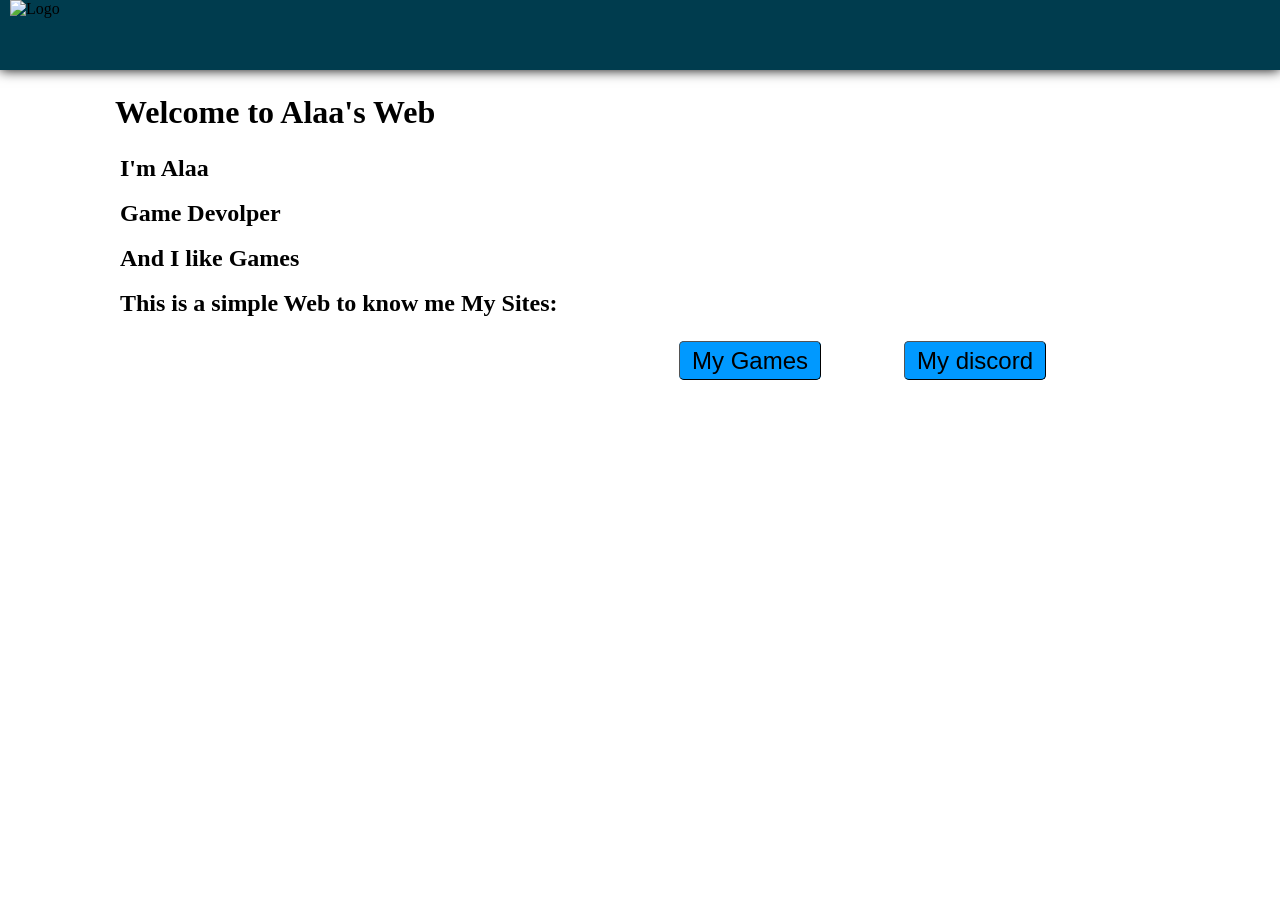
==== index.html @ aebd0250 "Add files via upload" ====
<!DOCTYPE html>
<html>
<head>
    <meta charset='utf-8'>
    <meta http-equiv='X-UA-Compatible' content='IE=edge'>
    <title>Alaa's Web</title>
    <link rel="icon" href="C:\Users\Alaa\Pictures\me(Trans).png"/>
    <meta name='viewport' content='width=device-width, initial-scale=1'>
    <link rel='stylesheet' type='text/css' media='screen' href='My Simple test Page.css'>
    <script src='main.js'></script>
</head>
<body>
    
    <header>
        <div><img src="C:\Users\Alaa\Pictures\me(Trans).png" alt="Logo"></div>

    </header>

    <h1>Welcome to Alaa's Web</h1>
    <h2>I'm Alaa</h2>
    <h3>Game Devolper</h3>
    <h4>And I like Games</h4>
    <h6>This is a simple Web to know me My Sites:</h6>
    <p>
        <a href="https://alaa-dev.itch.io/" class="button">My Games</a>
        <a href="https://discord.gg/QY4KJbVk" class="button">My discord</a>
    </p>
    
</body>
</html>
---- My Simple test Page.css ----
*{
    margin: 0;
    padding: 0;
}
header{
    width: 100%;
    height: 70px;
    background-color: rgb(0, 60, 78);
    box-shadow: 0px 0px 12px black;
}

header button{
    width: 120px;
    padding:10px;
    margin-top: 18px;
    margin-left: 320px;
    border-color:black;
    background-color: rgb(206, 206, 206);
    outline: none;
    font-size: 15px

}
header button:hover{
    color: rgb(126, 126, 126)

}
header img{
    width: 110px;
    float: left;
    margin-left: 10px;
}

h1{
    margin-left: 115px;
    margin-top: 24px;
    font-size: 32px


}

h2{
    margin-left: 120px;
    margin-top: 24px;
    font-size: 24px

}

h3{
    margin-left: 120px;
    margin-top: 18px;
    font-size: 24px

}

h4{
    margin-left: 120px;
    margin-top: 18px;
    font-size: 24px


}
h5{
    margin-left: 120px;
    margin-top: 18px;
    font-size: 24px


}
h6{
    margin-left: 120px;
    margin-top: 18px;
    font-size: 24px

}


p{
    margin-top: 30px;
    margin-left: 600px
}
a.button {
        margin-left:79px;
        padding: 5px 12px;
        border: 1px outset buttonborder;
        border-radius: 5px;
        color: black;
        background-color: rgb(0, 153, 255);
        text-decoration: none;
        font-weight: 123;
        font-size: x-large;
        font-family:Arial, Helvetica, sans-serif;
    }
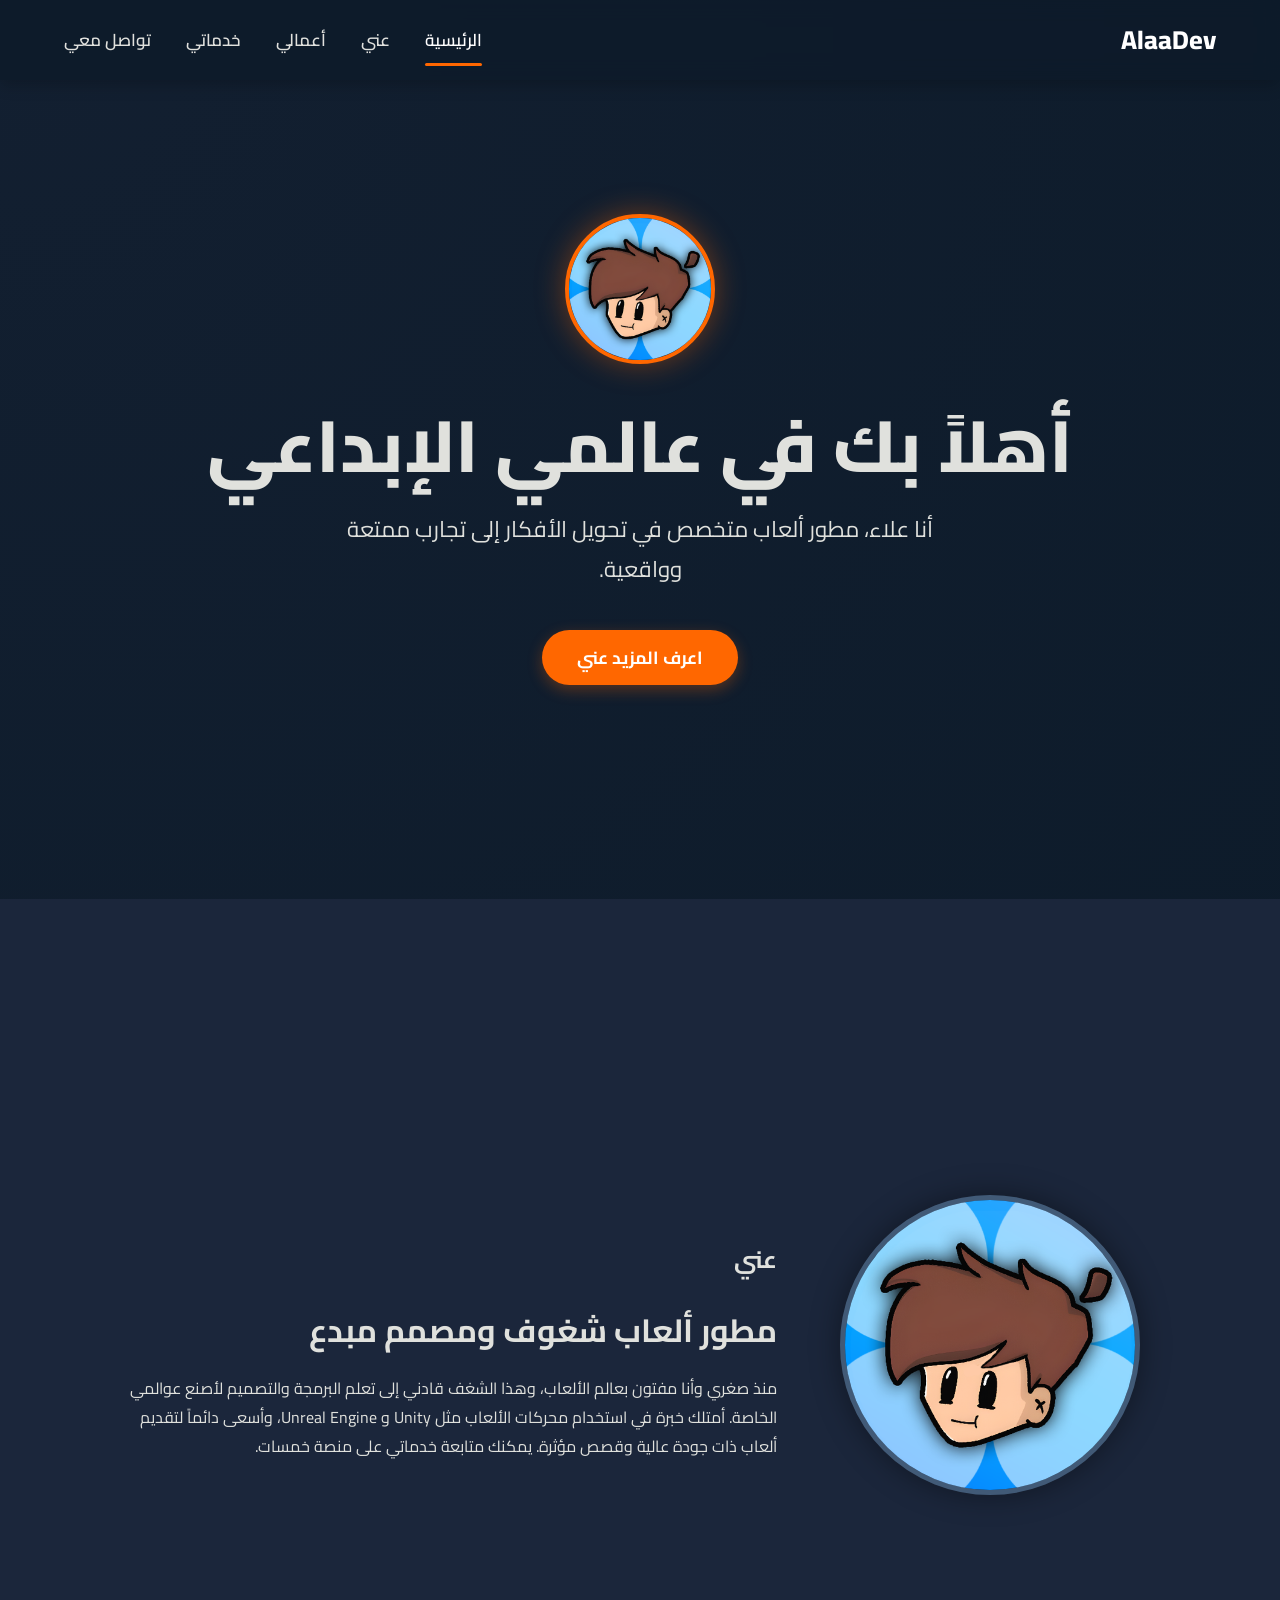
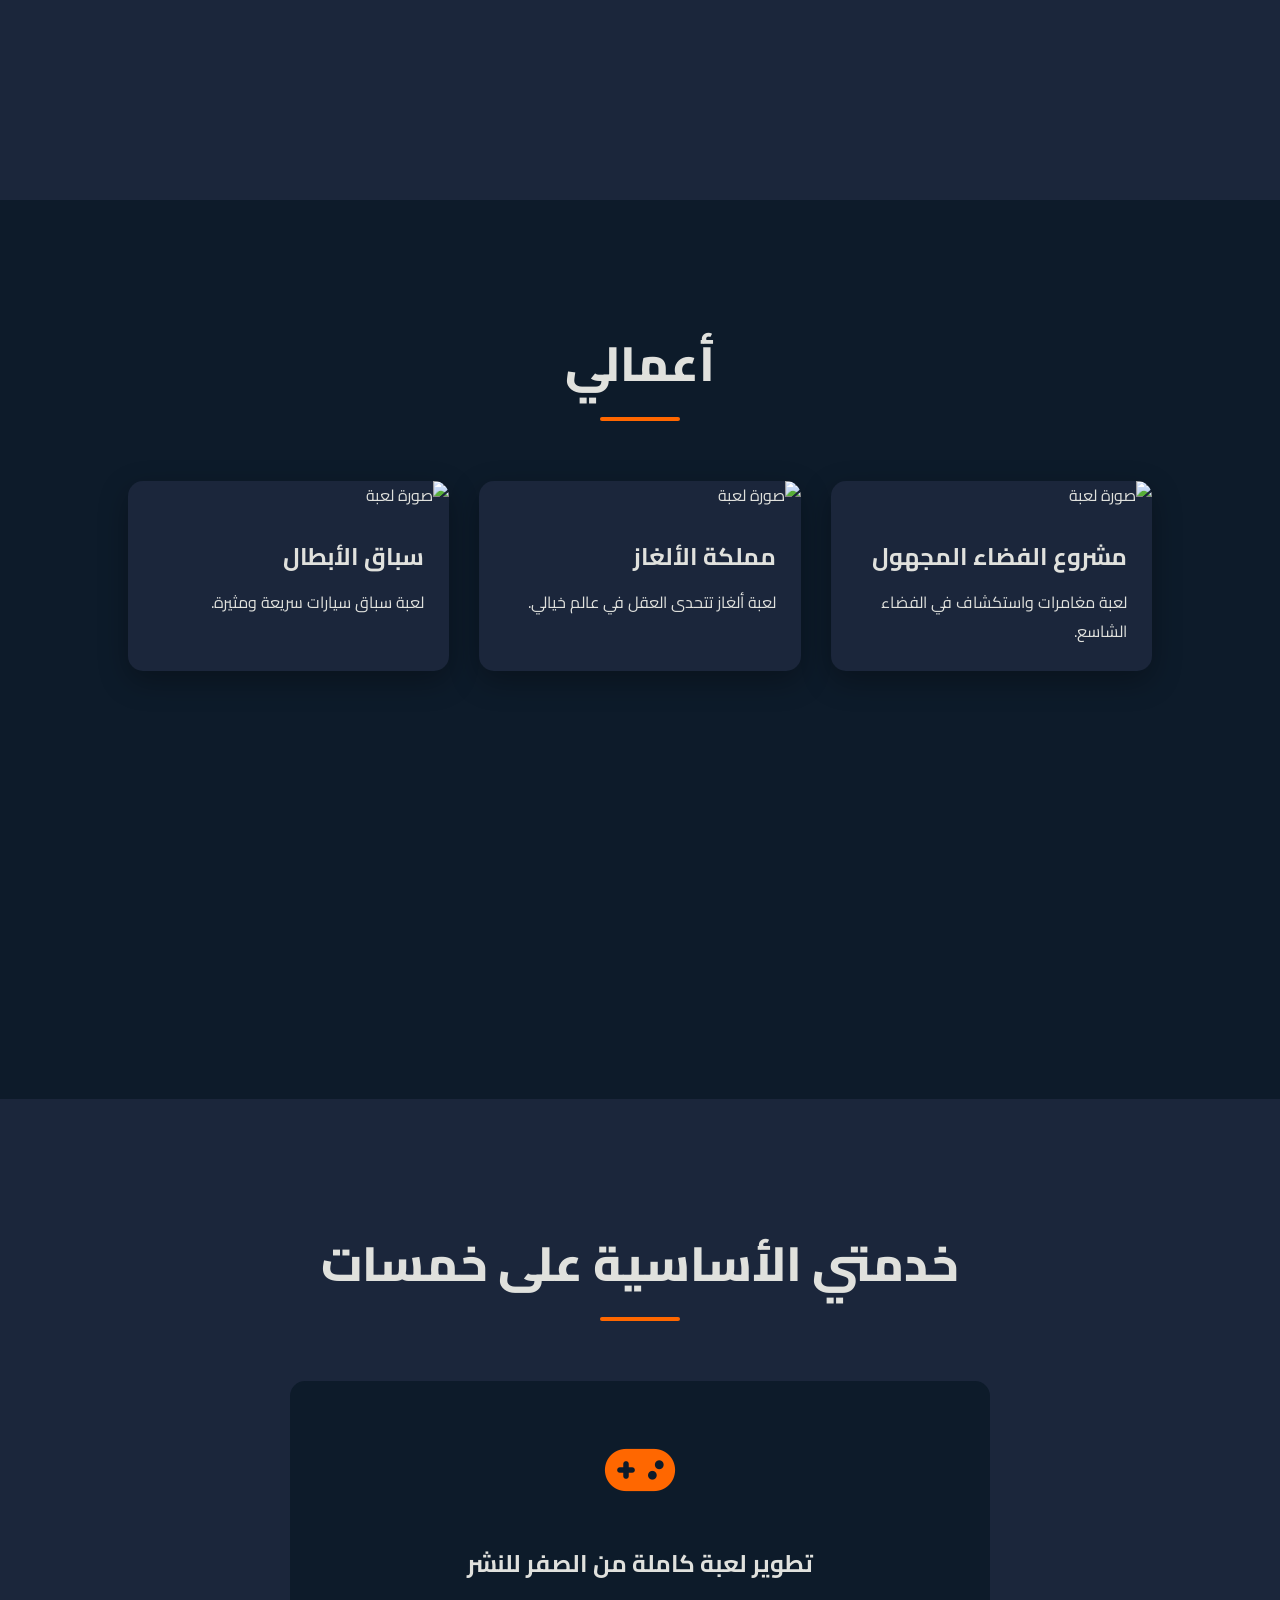
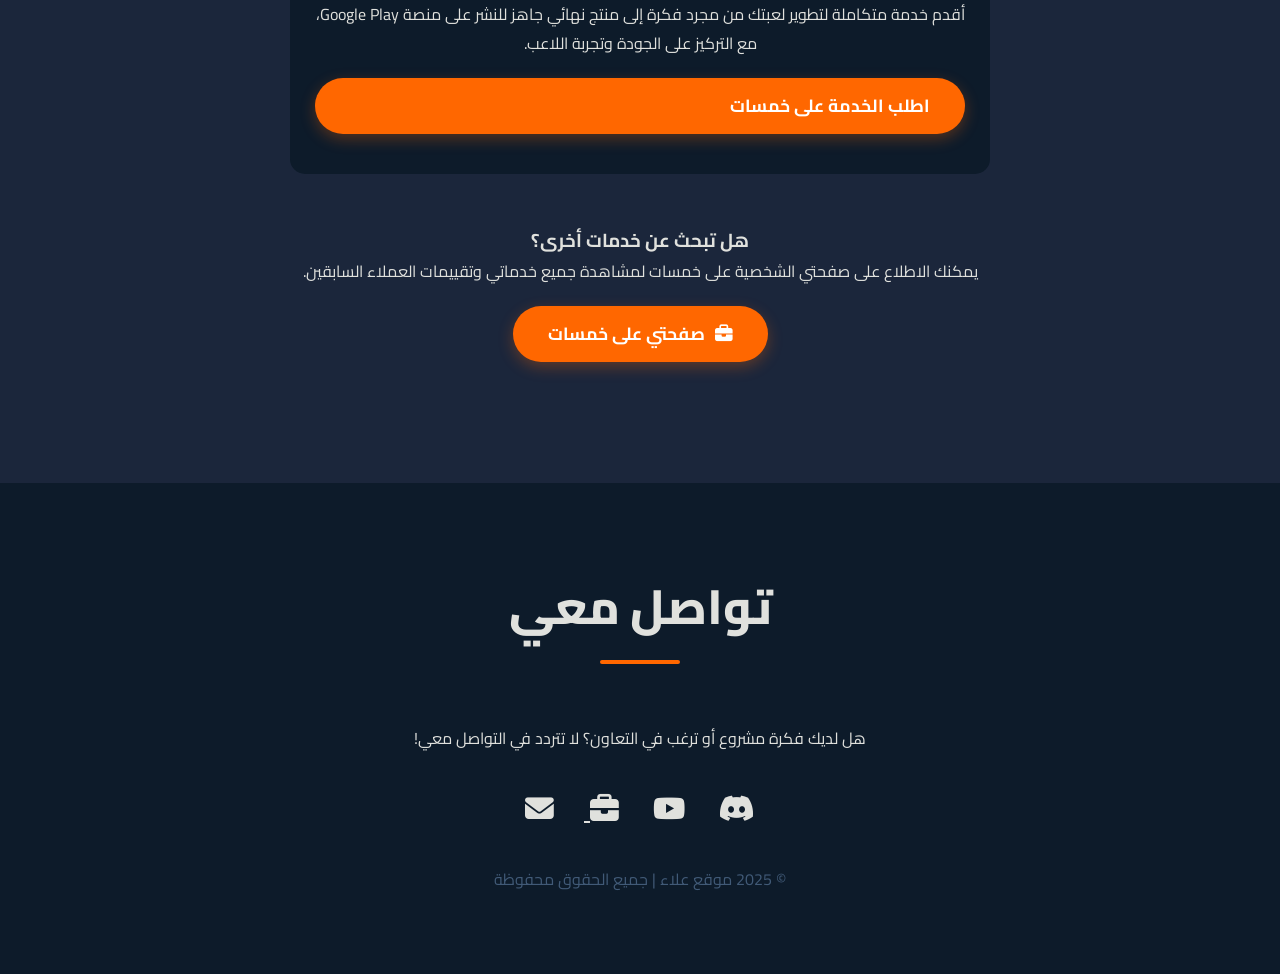
==== commit 7b1fbe92: "تحديث هام" ====
--- a/index.html
+++ b/index.html
@@ -1,30 +1,553 @@
 <!DOCTYPE html>
-<html>
+<html lang="ar" dir="rtl">
 <head>
     <meta charset='utf-8'>
     <meta http-equiv='X-UA-Compatible' content='IE=edge'>
-    <title>Alaa's Web</title>
-    <link rel="icon" href="C:\Users\Alaa\Pictures\me(Trans).png"/>
+    <title>علاء | مطور ألعاب</title>
     <meta name='viewport' content='width=device-width, initial-scale=1'>
-    <link rel='stylesheet' type='text/css' media='screen' href='My Simple test Page.css'>
-    <script src='main.js'></script>
+
+    <link rel="icon" type="image/png" href="logo.png">
+    
+    <link rel="stylesheet" href="https://cdnjs.cloudflare.com/ajax/libs/font-awesome/6.4.0/css/all.min.css">
+    
+    <link href="https://fonts.googleapis.com/css2?family=Cairo:wght@400;600;800&display=swap" rel="stylesheet">
+
+    <style>
+        :root {
+            --bg-dark-blue: #0d1b2a;
+            --bg-mid-blue: #1b263b;
+            --bg-light-blue: #415a77;
+            --text-light: #e0e1dd;
+            --accent-orange: #ff6700;
+            --accent-brown: #7D4F50; 
+        }
+
+        * {
+            margin: 0;
+            padding: 0;
+            box-sizing: border-box;
+            font-family: 'Cairo', sans-serif;
+        }
+        
+        html {
+            scroll-behavior: smooth;
+        }
+
+        body {
+            background-color: var(--bg-dark-blue);
+            background-image: radial-gradient(circle at top left, rgba(27, 38, 59, 0.4), transparent 40%);
+            color: var(--text-light);
+            line-height: 1.8;
+            overflow-x: hidden;
+        }
+        
+        #preloader {
+            position: fixed;
+            top: 0;
+            left: 0;
+            width: 100%;
+            height: 100%;
+            background: var(--bg-dark-blue);
+            z-index: 9999;
+            display: flex;
+            justify-content: center;
+            align-items: center;
+            transition: opacity 0.75s ease, visibility 0.75s ease;
+        }
+        #preloader.loaded {
+            opacity: 0;
+            visibility: hidden;
+        }
+        .spinner {
+            width: 60px;
+            height: 60px;
+            border: 5px solid var(--bg-light-blue);
+            border-top-color: var(--accent-orange);
+            border-radius: 50%;
+            animation: spin 1s linear infinite;
+        }
+        @keyframes spin {
+            to { transform: rotate(360deg); }
+        }
+
+        header {
+            width: 100%;
+            padding: 0 5%;
+            height: 80px;
+            background-color: rgba(13, 27, 42, 0.8);
+            backdrop-filter: blur(10px);
+            box-shadow: 0 5px 15px rgba(0, 0, 0, 0.2);
+            position: fixed;
+            top: 0;
+            z-index: 1000;
+            display: flex;
+            justify-content: space-between;
+            align-items: center;
+            transition: all 0.3s ease;
+        }
+        
+        .logo-container {
+            display: flex;
+            align-items: center;
+            gap: 10px;
+            font-size: 26px;
+            font-weight: 800;
+            color: white;
+            text-decoration: none;
+        }
+        .logo-img {
+            width: 50px;
+            height: 50px;
+            border-radius: 50%;
+            border: 2px solid var(--accent-orange);
+            transition: transform 0.4s ease;
+        }
+        .logo-container:hover .logo-img {
+            transform: rotate(360deg);
+        }
+
+        nav .nav-links {
+            display: flex;
+            list-style: none;
+            gap: 35px;
+        }
+        
+        nav a {
+            color: var(--text-light);
+            text-decoration: none;
+            font-size: 17px;
+            font-weight: 600;
+            padding-bottom: 5px;
+            transition: color 0.3s ease;
+            position: relative;
+        }
+        
+        nav a::after {
+            content: '';
+            position: absolute;
+            bottom: -5px;
+            left: 0;
+            width: 0;
+            height: 3px;
+            background: var(--accent-orange);
+            border-radius: 2px;
+            transition: width 0.3s ease;
+        }
+        
+        nav a:hover, nav a.active {
+            color: white;
+        }
+        nav a:hover::after, nav a.active::after {
+            width: 100%;
+        }
+
+        .burger { display: none; }
+
+        section {
+            padding: 120px 10%;
+            min-height: 100vh;
+            border-bottom: 1px solid var(--bg-mid-blue);
+        }
+        .section-title {
+            text-align: center;
+            margin-bottom: 60px;
+        }
+        .section-title h2 {
+            font-size: 3rem;
+            font-weight: 800;
+            position: relative;
+            display: inline-block;
+            padding-bottom: 15px;
+        }
+        .section-title h2::after {
+            content: '';
+            position: absolute;
+            bottom: 0;
+            left: 50%;
+            transform: translateX(-50%);
+            width: 80px;
+            height: 4px;
+            background: var(--accent-orange);
+            border-radius: 2px;
+        }
+        .button {
+            padding: 12px 35px;
+            background: var(--accent-orange);
+            color: white;
+            text-decoration: none;
+            border-radius: 50px;
+            font-weight: 700;
+            font-size: 1.1rem;
+            transition: all 0.3s ease;
+            box-shadow: 0 5px 15px rgba(255, 103, 0, 0.3);
+            display: inline-flex;
+            align-items: center;
+            gap: 10px;
+        }
+        .button:hover {
+            transform: translateY(-5px);
+            box-shadow: 0 8px 25px rgba(255, 103, 0, 0.5);
+        }
+
+        #home {
+            display: flex;
+            align-items: center;
+            justify-content: center;
+            text-align: center;
+        }
+        .hero-logo {
+            width: 150px;
+            height: 150px;
+            border-radius: 50%;
+            border: 4px solid var(--accent-orange);
+            margin-bottom: 30px;
+            box-shadow: 0 0 30px rgba(255, 103, 0, 0.4);
+            animation: float 6s ease-in-out infinite;
+        }
+        @keyframes float {
+            0% { transform: translateY(0px); }
+            50% { transform: translateY(-15px); }
+            100% { transform: translateY(0px); }
+        }
+        .hero-content h1 {
+            font-size: 4.5rem;
+            font-weight: 800;
+            margin-bottom: 20px;
+            line-height: 1.2;
+        }
+        .hero-content h1 span {
+            color: var(--accent-orange);
+            text-shadow: 0 0 15px rgba(255, 103, 0, 0.5);
+        }
+        .hero-content p {
+            font-size: 1.4rem;
+            margin-bottom: 40px;
+            max-width: 650px;
+            margin-left: auto;
+            margin-right: auto;
+        }
+
+        #about {
+            background-color: var(--bg-mid-blue);
+            display: flex;
+            align-items: center;
+            justify-content: center;
+            gap: 50px;
+            flex-wrap: wrap;
+        }
+        .about-image {
+            flex: 1;
+            min-width: 300px;
+            text-align: center;
+        }
+        .about-image img {
+            width: 300px;
+            height: 300px;
+            border-radius: 50%;
+            object-fit: cover;
+            border: 5px solid var(--bg-light-blue);
+            box-shadow: 0 0 30px rgba(0,0,0,0.4);
+        }
+        .about-text {
+            flex: 2;
+            min-width: 300px;
+        }
+        .about-text h3 {
+            font-size: 2rem;
+            margin-bottom: 15px;
+        }
+
+        .projects-container {
+            display: grid;
+            grid-template-columns: repeat(auto-fit, minmax(320px, 1fr));
+            gap: 30px;
+        }
+        .project-card {
+            background: var(--bg-mid-blue);
+            border-radius: 15px;
+            overflow: hidden;
+            box-shadow: 0 10px 30px rgba(0, 0, 0, 0.3);
+            transition: transform 0.3s ease, box-shadow 0.3s ease;
+            position: relative;
+        }
+        .project-card:hover {
+            transform: translateY(-10px);
+        }
+        .project-image img {
+            width: 100%;
+            height: 220px;
+            object-fit: cover;
+            transition: transform 0.3s ease;
+        }
+        .project-card:hover .project-image img {
+            transform: scale(1.1);
+        }
+        .project-info { padding: 25px; }
+        .project-info h3 { font-size: 1.5rem; margin-bottom: 10px; }
+
+        /* Services Section */
+        #services {
+            background: var(--bg-mid-blue);
+        }
+        .services-container {
+            display: grid;
+        }
+        .service-card {
+            background: var(--bg-dark-blue);
+            padding: 40px 25px;
+            border-radius: 15px;
+            transition: transform 0.3s ease, background-color 0.3s ease;
+            display: flex;
+            flex-direction: column;
+            justify-content: space-between;
+        }
+        .service-card:hover {
+            transform: translateY(-10px);
+            background: var(--bg-light-blue);
+        }
+        .service-card .icon {
+            font-size: 3.5rem;
+            color: var(--accent-orange);
+            margin-bottom: 20px;
+        }
+        .service-card h3 {
+            font-size: 1.5rem;
+            margin-bottom: 15px;
+        }
+        .service-card .button {
+            margin-top: 20px;
+        }
+        .khamsat-profile-link {
+            text-align: center;
+            margin-top: 50px;
+        }
+
+        #contact {
+            background: var(--bg-dark-blue);
+            text-align: center;
+            border-bottom: none;
+            min-height: auto;
+            padding: 80px 10%;
+        }
+        .social-links { margin-top: 30px; }
+        .social-links a {
+            color: var(--text-light);
+            font-size: 1.8rem;
+            margin: 0 15px;
+            transition: color 0.3s ease, transform 0.3s ease;
+        }
+        .social-links a:hover {
+            color: var(--accent-orange);
+            transform: translateY(-5px);
+        }
+        .copyright {
+            margin-top: 30px;
+            color: var(--bg-light-blue);
+        }
+
+        /* Responsive Design */
+        @media (max-width: 768px) {
+            .burger {
+                display: block;
+                cursor: pointer;
+            }
+            .burger div { width: 25px; height: 3px; background-color: white; margin: 5px; transition: all 0.3s ease; }
+            .toggle .line1 { transform: rotate(-45deg) translate(-5px, 6px); }
+            .toggle .line2 { opacity: 0; }
+            .toggle .line3 { transform: rotate(45deg) translate(-5px, -6px); }
+
+            nav .nav-links {
+                position: fixed;
+                right: 0;
+                top: 80px;
+                background: var(--bg-mid-blue);
+                height: calc(100vh - 80px);
+                width: 60%;
+                flex-direction: column;
+                align-items: center;
+                justify-content: space-around;
+                transform: translateX(100%);
+                transition: transform 0.5s ease-in;
+            }
+            .nav-links.nav-active { transform: translateX(0%); }
+            
+            section { padding: 80px 5%; }
+            .hero-content h1 { font-size: 2.8rem; }
+            .hero-content p { font-size: 1.2rem; }
+            #about { text-align: center; }
+        }
+    </style>
 </head>
 <body>
+
+    <div id="preloader">
+        <div class="spinner"></div>
+    </div>
+
+    <header id="header">
+        <a href="#home" class="logo-container">
+            <span>AlaaDev</span>
+        </a>
+        <nav>
+            <ul class="nav-links">
+                <li><a href="#home" class="active">الرئيسية</a></li>
+                <li><a href="#about">عني</a></li>
+                <li><a href="#work">أعمالي</a></li>
+                <li><a href="#services">خدماتي</a></li>
+                <li><a href="#contact">تواصل معي</a></li>
+            </ul>
+            <div class="burger">
+                <div class="line1"></div>
+                <div class="line2"></div>
+                <div class="line3"></div>
+            </div>
+        </nav>
+    </header>
+
+    <section id="home">
+        <div class="hero-content">
+            <img src="logo.png" alt="شعار علاء" class="hero-logo">
+            <h1>أهلاً بك في عالمي الإبداعي</h1>
+            <p>أنا علاء، مطور ألعاب متخصص في تحويل الأفكار إلى <span>تجارب ممتعة</span> وواقعية.</p>
+            <a href="#about" class="button">اعرف المزيد عني</a>
+        </div>
+    </section>
+
+    <section id="about">
+        <div class="about-image">
+            <img src="logo.png" alt="صورة علاء الشخصية">
+        </div>
+        <div class="about-text">
+            <h2 class="section-title" style="text-align: right; margin-bottom: 20px;"><span>عني</span></h2>
+            <h3>مطور ألعاب شغوف ومصمم مبدع</h3>
+            <p>منذ صغري وأنا مفتون بعالم الألعاب، وهذا الشغف قادني إلى تعلم البرمجة والتصميم لأصنع عوالمي الخاصة. أمتلك خبرة في استخدام محركات الألعاب مثل Unity و Unreal Engine، وأسعى دائماً لتقديم ألعاب ذات جودة عالية وقصص مؤثرة. يمكنك متابعة خدماتي على منصة خمسات.</p>
+        </div>
+    </section>
+
+    <section id="work">
+        <div class="section-title">
+            <h2>أعمالي</h2>
+        </div>
+        <div class="projects-container">
+            <div class="project-card">
+                <div class="project-image">
+                    <img src="https://placehold.co/600x400/ff6700/white?text=Game+1" alt="صورة لعبة">
+                </div>
+                <div class="project-info">
+                    <h3>مشروع الفضاء المجهول</h3>
+                    <p>لعبة مغامرات واستكشاف في الفضاء الشاسع.</p>
+                </div>
+            </div>
+            <div class="project-card">
+                <div class="project-image">
+                    <img src="https://placehold.co/600x400/1b263b/white?text=Game+2" alt="صورة لعبة">
+                </div>
+                <div class="project-info">
+                    <h3>مملكة الألغاز</h3>
+                    <p>لعبة ألغاز تتحدى العقل في عالم خيالي.</p>
+                </div>
+            </div>
+            <div class="project-card">
+                <div class="project-image">
+                    <img src="https://placehold.co/600x400/415a77/white?text=Game+3" alt="صورة لعبة">
+                </div>
+                <div class="project-info">
+                    <h3>سباق الأبطال</h3>
+                    <p>لعبة سباق سيارات سريعة ومثيرة.</p>
+                </div>
+            </div>
+        </div>
+    </section>
     
-    <header>
-        <div><img src="C:\Users\Alaa\Pictures\me(Trans).png" alt="Logo"></div>
-
-    </header>
-
-    <h1>Welcome to Alaa's Web</h1>
-    <h2>I'm Alaa</h2>
-    <h3>Game Devolper</h3>
-    <h4>And I like Games</h4>
-    <h6>This is a simple Web to know me My Sites:</h6>
-    <p>
-        <a href="https://alaa-dev.itch.io/" class="button">My Games</a>
-        <a href="https://discord.gg/QY4KJbVk" class="button">My discord</a>
-    </p>
-    
+    <section id="services">
+        <div class="section-title">
+            <h2>خدمتي الأساسية على خمسات</h2>
+        </div>
+        <div class="services-container">
+            <div class="service-card" style="grid-column: 1 / -1; max-width: 700px; margin: 0 auto; text-align: center;">
+                <div>
+                    <div class="icon"><i class="fas fa-gamepad"></i></div>
+                    <h3>تطوير لعبة كاملة من الصفر للنشر</h3>
+                    <p>أقدم خدمة متكاملة لتطوير لعبتك من مجرد فكرة إلى منتج نهائي جاهز للنشر على منصة Google Play، مع التركيز على الجودة وتجربة اللاعب.</p>
+                </div>
+                <a href="https://khamsat.com/programming/game-development-services/3487976" class="button" target="_blank">اطلب الخدمة على خمسات</a>
+            </div>
+        </div>
+        <div class="khamsat-profile-link">
+            <h3>هل تبحث عن خدمات أخرى؟</h3>
+            <p style="margin-bottom: 20px;">يمكنك الاطلاع على صفحتي الشخصية على خمسات لمشاهدة جميع خدماتي وتقييمات العملاء السابقين.</p>
+            <a href="https://khamsat.com/user/alaadev" class="button" target="_blank"><i class="fa-solid fa-briefcase"></i> صفحتي على خمسات</a>
+        </div>
+    </section>
+
+    <footer id="contact">
+        <div class="section-title">
+            <h2>تواصل معي</h2>
+        </div>
+        <p>هل لديك فكرة مشروع أو ترغب في التعاون؟ لا تتردد في التواصل معي!</p>
+        <div class="social-links">
+            <a href="https://discord.com/invite/Egj86rap" aria-label="Discord" target="_blank"><i class="fab fa-discord"></i></a>
+            <a href="https://www.youtube.com/@alaa-dev/" aria-label="YouTube" target="_blank"><i class="fab fa-youtube"></i></a>
+            <a href="https://khamsat.com/user/alaadev" aria-label="Khamsat" target="_blank">
+                <i class="fa-solid fa-briefcase"></i>
+            </a>
+            <a href="mailto:alaacoder128@gmail.com" aria-label="Email"><i class="fas fa-envelope"></i></a>
+        </div>
+        <div class="copyright">
+            <p>&copy; 2025 موقع علاء | جميع الحقوق محفوظة</p>
+        </div>
+    </footer>
+
+    <script>
+        window.addEventListener('load', () => {
+            const preloader = document.getElementById('preloader');
+            setTimeout(() => {
+                preloader.classList.add('loaded');
+            }, 500);
+            setTimeout(() => {
+                preloader.style.display = 'none';
+            }, 1250);
+        });
+
+        const burger = document.querySelector('.burger');
+        const nav = document.querySelector('.nav-links');
+        const navLinks = document.querySelectorAll('.nav-links li');
+
+        burger.addEventListener('click', () => {
+            nav.classList.toggle('nav-active');
+            burger.classList.toggle('toggle');
+        });
+
+        navLinks.forEach(link => {
+            link.addEventListener('click', () => {
+                if (nav.classList.contains('nav-active')) {
+                    nav.classList.remove('nav-active');
+                    burger.classList.remove('toggle');
+                }
+            });
+        });
+
+        const sections = document.querySelectorAll('section');
+        const navA = document.querySelectorAll('nav a');
+
+        window.addEventListener('scroll', () => {
+            let current = 'home';
+            sections.forEach(section => {
+                const sectionTop = section.offsetTop;
+                if (pageYOffset >= sectionTop - 85) {
+                    current = section.getAttribute('id');
+                }
+            });
+
+            navA.forEach(a => {
+                a.classList.remove('active');
+                const href = a.getAttribute('href').substring(1);
+                if (href === current) {
+                    a.classList.add('active');
+                }
+            });
+        });
+
+    </script>
 </body>
-</html>+</html>
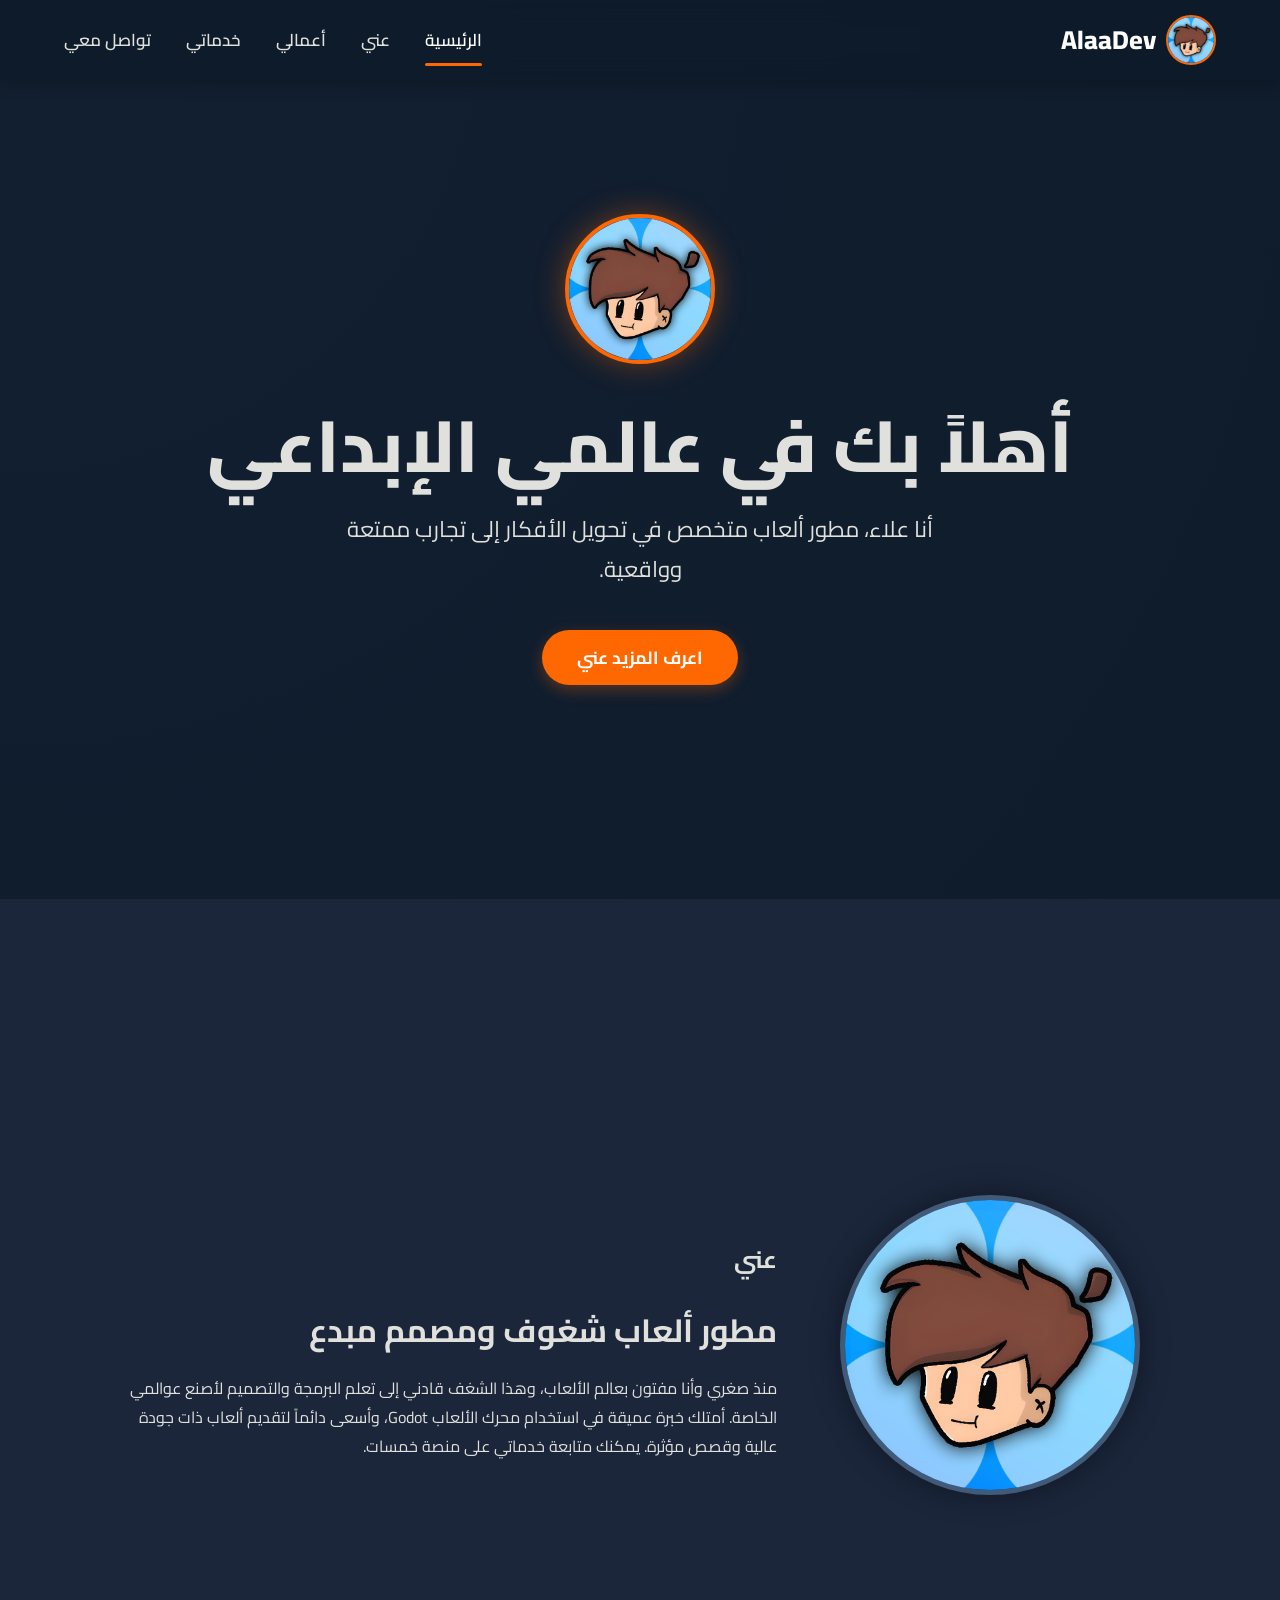
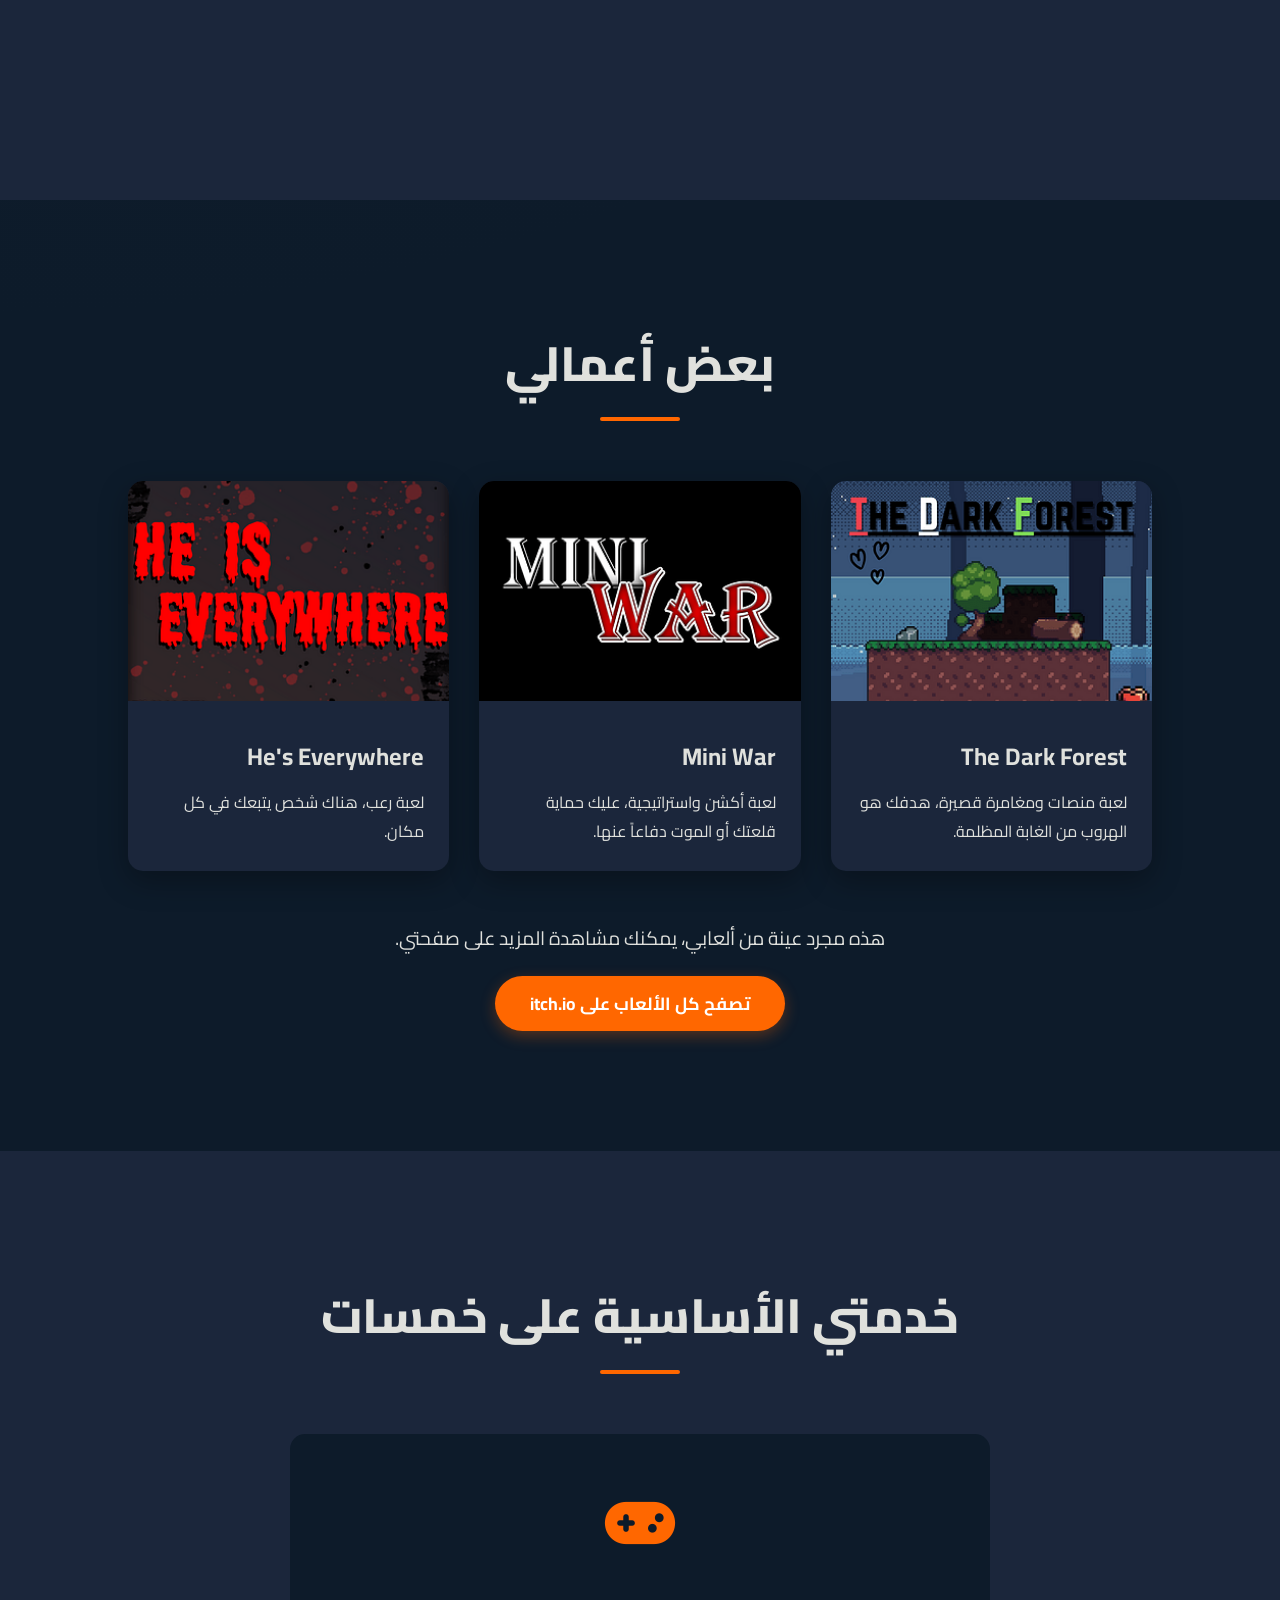
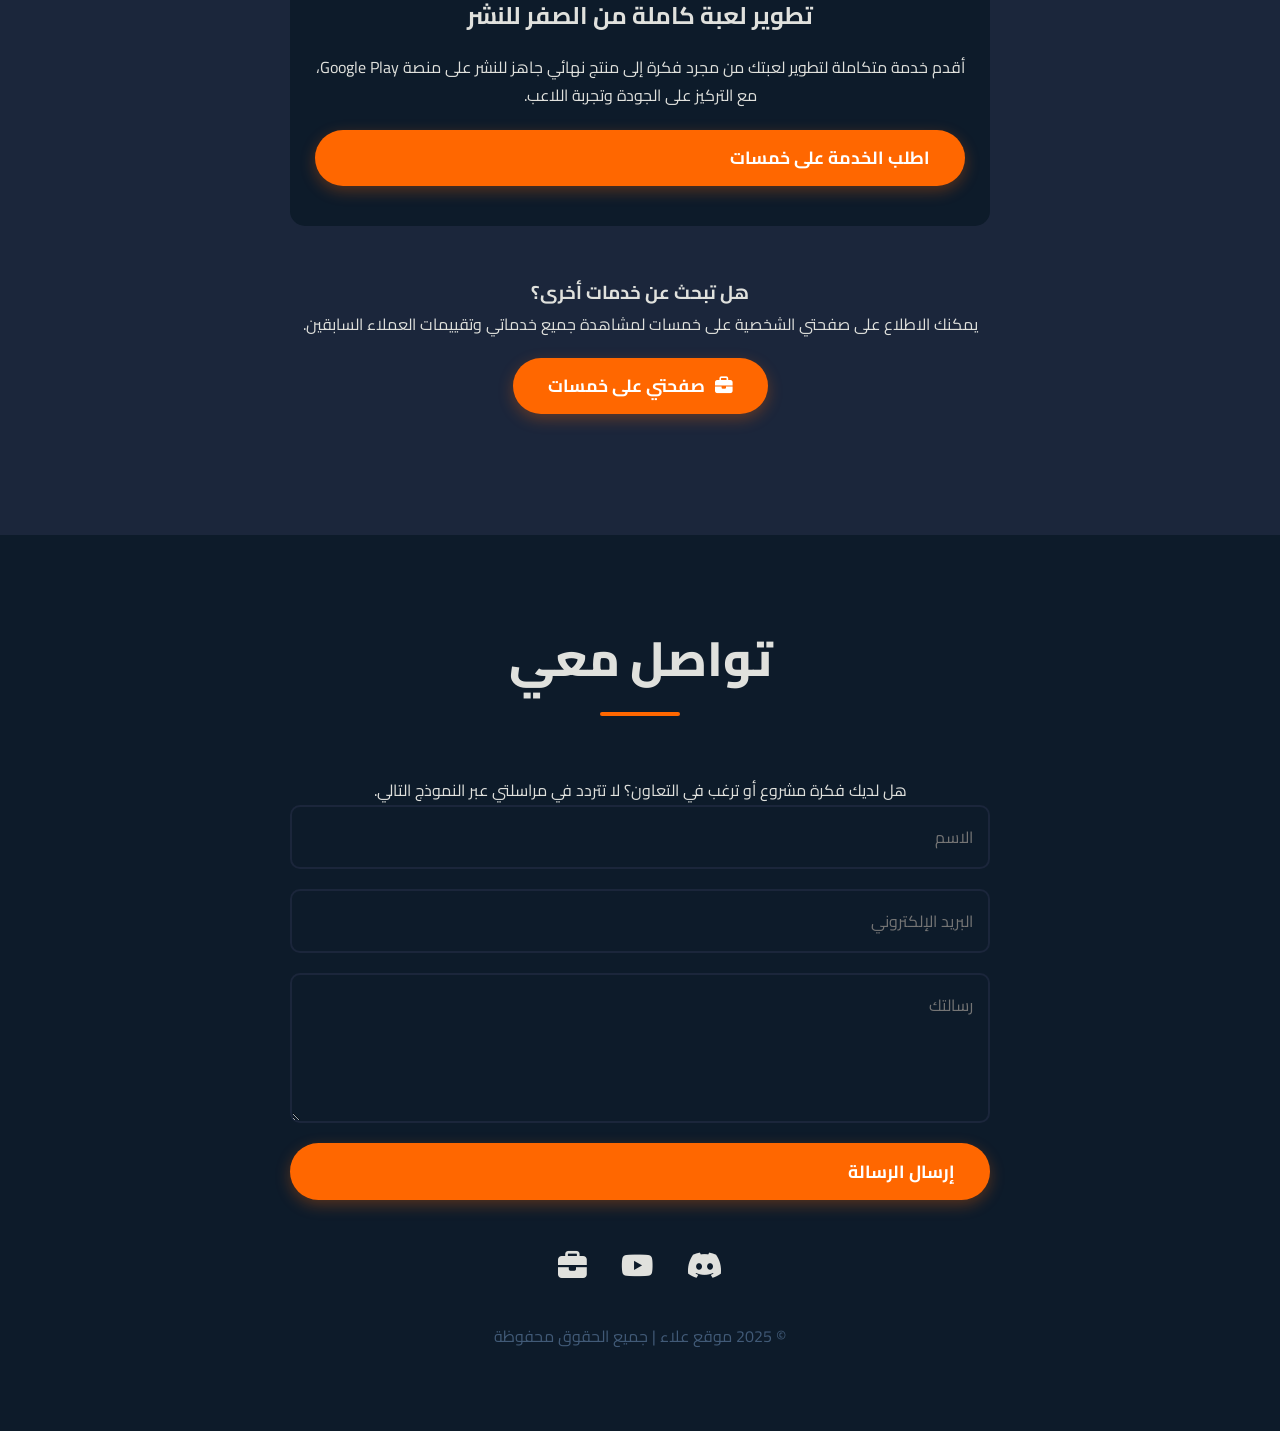
==== commit 369d2a39: "تحديث" ====
--- a/index.html
+++ b/index.html
@@ -6,377 +6,13 @@
     <title>علاء | مطور ألعاب</title>
     <meta name='viewport' content='width=device-width, initial-scale=1'>
 
-    <link rel="icon" type="image/png" href="logo.png">
+    <link rel="icon" type="image/png" href="/images/logo.png">
     
     <link rel="stylesheet" href="https://cdnjs.cloudflare.com/ajax/libs/font-awesome/6.4.0/css/all.min.css">
     
     <link href="https://fonts.googleapis.com/css2?family=Cairo:wght@400;600;800&display=swap" rel="stylesheet">
 
-    <style>
-        :root {
-            --bg-dark-blue: #0d1b2a;
-            --bg-mid-blue: #1b263b;
-            --bg-light-blue: #415a77;
-            --text-light: #e0e1dd;
-            --accent-orange: #ff6700;
-            --accent-brown: #7D4F50; 
-        }
-
-        * {
-            margin: 0;
-            padding: 0;
-            box-sizing: border-box;
-            font-family: 'Cairo', sans-serif;
-        }
-        
-        html {
-            scroll-behavior: smooth;
-        }
-
-        body {
-            background-color: var(--bg-dark-blue);
-            background-image: radial-gradient(circle at top left, rgba(27, 38, 59, 0.4), transparent 40%);
-            color: var(--text-light);
-            line-height: 1.8;
-            overflow-x: hidden;
-        }
-        
-        #preloader {
-            position: fixed;
-            top: 0;
-            left: 0;
-            width: 100%;
-            height: 100%;
-            background: var(--bg-dark-blue);
-            z-index: 9999;
-            display: flex;
-            justify-content: center;
-            align-items: center;
-            transition: opacity 0.75s ease, visibility 0.75s ease;
-        }
-        #preloader.loaded {
-            opacity: 0;
-            visibility: hidden;
-        }
-        .spinner {
-            width: 60px;
-            height: 60px;
-            border: 5px solid var(--bg-light-blue);
-            border-top-color: var(--accent-orange);
-            border-radius: 50%;
-            animation: spin 1s linear infinite;
-        }
-        @keyframes spin {
-            to { transform: rotate(360deg); }
-        }
-
-        header {
-            width: 100%;
-            padding: 0 5%;
-            height: 80px;
-            background-color: rgba(13, 27, 42, 0.8);
-            backdrop-filter: blur(10px);
-            box-shadow: 0 5px 15px rgba(0, 0, 0, 0.2);
-            position: fixed;
-            top: 0;
-            z-index: 1000;
-            display: flex;
-            justify-content: space-between;
-            align-items: center;
-            transition: all 0.3s ease;
-        }
-        
-        .logo-container {
-            display: flex;
-            align-items: center;
-            gap: 10px;
-            font-size: 26px;
-            font-weight: 800;
-            color: white;
-            text-decoration: none;
-        }
-        .logo-img {
-            width: 50px;
-            height: 50px;
-            border-radius: 50%;
-            border: 2px solid var(--accent-orange);
-            transition: transform 0.4s ease;
-        }
-        .logo-container:hover .logo-img {
-            transform: rotate(360deg);
-        }
-
-        nav .nav-links {
-            display: flex;
-            list-style: none;
-            gap: 35px;
-        }
-        
-        nav a {
-            color: var(--text-light);
-            text-decoration: none;
-            font-size: 17px;
-            font-weight: 600;
-            padding-bottom: 5px;
-            transition: color 0.3s ease;
-            position: relative;
-        }
-        
-        nav a::after {
-            content: '';
-            position: absolute;
-            bottom: -5px;
-            left: 0;
-            width: 0;
-            height: 3px;
-            background: var(--accent-orange);
-            border-radius: 2px;
-            transition: width 0.3s ease;
-        }
-        
-        nav a:hover, nav a.active {
-            color: white;
-        }
-        nav a:hover::after, nav a.active::after {
-            width: 100%;
-        }
-
-        .burger { display: none; }
-
-        section {
-            padding: 120px 10%;
-            min-height: 100vh;
-            border-bottom: 1px solid var(--bg-mid-blue);
-        }
-        .section-title {
-            text-align: center;
-            margin-bottom: 60px;
-        }
-        .section-title h2 {
-            font-size: 3rem;
-            font-weight: 800;
-            position: relative;
-            display: inline-block;
-            padding-bottom: 15px;
-        }
-        .section-title h2::after {
-            content: '';
-            position: absolute;
-            bottom: 0;
-            left: 50%;
-            transform: translateX(-50%);
-            width: 80px;
-            height: 4px;
-            background: var(--accent-orange);
-            border-radius: 2px;
-        }
-        .button {
-            padding: 12px 35px;
-            background: var(--accent-orange);
-            color: white;
-            text-decoration: none;
-            border-radius: 50px;
-            font-weight: 700;
-            font-size: 1.1rem;
-            transition: all 0.3s ease;
-            box-shadow: 0 5px 15px rgba(255, 103, 0, 0.3);
-            display: inline-flex;
-            align-items: center;
-            gap: 10px;
-        }
-        .button:hover {
-            transform: translateY(-5px);
-            box-shadow: 0 8px 25px rgba(255, 103, 0, 0.5);
-        }
-
-        #home {
-            display: flex;
-            align-items: center;
-            justify-content: center;
-            text-align: center;
-        }
-        .hero-logo {
-            width: 150px;
-            height: 150px;
-            border-radius: 50%;
-            border: 4px solid var(--accent-orange);
-            margin-bottom: 30px;
-            box-shadow: 0 0 30px rgba(255, 103, 0, 0.4);
-            animation: float 6s ease-in-out infinite;
-        }
-        @keyframes float {
-            0% { transform: translateY(0px); }
-            50% { transform: translateY(-15px); }
-            100% { transform: translateY(0px); }
-        }
-        .hero-content h1 {
-            font-size: 4.5rem;
-            font-weight: 800;
-            margin-bottom: 20px;
-            line-height: 1.2;
-        }
-        .hero-content h1 span {
-            color: var(--accent-orange);
-            text-shadow: 0 0 15px rgba(255, 103, 0, 0.5);
-        }
-        .hero-content p {
-            font-size: 1.4rem;
-            margin-bottom: 40px;
-            max-width: 650px;
-            margin-left: auto;
-            margin-right: auto;
-        }
-
-        #about {
-            background-color: var(--bg-mid-blue);
-            display: flex;
-            align-items: center;
-            justify-content: center;
-            gap: 50px;
-            flex-wrap: wrap;
-        }
-        .about-image {
-            flex: 1;
-            min-width: 300px;
-            text-align: center;
-        }
-        .about-image img {
-            width: 300px;
-            height: 300px;
-            border-radius: 50%;
-            object-fit: cover;
-            border: 5px solid var(--bg-light-blue);
-            box-shadow: 0 0 30px rgba(0,0,0,0.4);
-        }
-        .about-text {
-            flex: 2;
-            min-width: 300px;
-        }
-        .about-text h3 {
-            font-size: 2rem;
-            margin-bottom: 15px;
-        }
-
-        .projects-container {
-            display: grid;
-            grid-template-columns: repeat(auto-fit, minmax(320px, 1fr));
-            gap: 30px;
-        }
-        .project-card {
-            background: var(--bg-mid-blue);
-            border-radius: 15px;
-            overflow: hidden;
-            box-shadow: 0 10px 30px rgba(0, 0, 0, 0.3);
-            transition: transform 0.3s ease, box-shadow 0.3s ease;
-            position: relative;
-        }
-        .project-card:hover {
-            transform: translateY(-10px);
-        }
-        .project-image img {
-            width: 100%;
-            height: 220px;
-            object-fit: cover;
-            transition: transform 0.3s ease;
-        }
-        .project-card:hover .project-image img {
-            transform: scale(1.1);
-        }
-        .project-info { padding: 25px; }
-        .project-info h3 { font-size: 1.5rem; margin-bottom: 10px; }
-
-        /* Services Section */
-        #services {
-            background: var(--bg-mid-blue);
-        }
-        .services-container {
-            display: grid;
-        }
-        .service-card {
-            background: var(--bg-dark-blue);
-            padding: 40px 25px;
-            border-radius: 15px;
-            transition: transform 0.3s ease, background-color 0.3s ease;
-            display: flex;
-            flex-direction: column;
-            justify-content: space-between;
-        }
-        .service-card:hover {
-            transform: translateY(-10px);
-            background: var(--bg-light-blue);
-        }
-        .service-card .icon {
-            font-size: 3.5rem;
-            color: var(--accent-orange);
-            margin-bottom: 20px;
-        }
-        .service-card h3 {
-            font-size: 1.5rem;
-            margin-bottom: 15px;
-        }
-        .service-card .button {
-            margin-top: 20px;
-        }
-        .khamsat-profile-link {
-            text-align: center;
-            margin-top: 50px;
-        }
-
-        #contact {
-            background: var(--bg-dark-blue);
-            text-align: center;
-            border-bottom: none;
-            min-height: auto;
-            padding: 80px 10%;
-        }
-        .social-links { margin-top: 30px; }
-        .social-links a {
-            color: var(--text-light);
-            font-size: 1.8rem;
-            margin: 0 15px;
-            transition: color 0.3s ease, transform 0.3s ease;
-        }
-        .social-links a:hover {
-            color: var(--accent-orange);
-            transform: translateY(-5px);
-        }
-        .copyright {
-            margin-top: 30px;
-            color: var(--bg-light-blue);
-        }
-
-        /* Responsive Design */
-        @media (max-width: 768px) {
-            .burger {
-                display: block;
-                cursor: pointer;
-            }
-            .burger div { width: 25px; height: 3px; background-color: white; margin: 5px; transition: all 0.3s ease; }
-            .toggle .line1 { transform: rotate(-45deg) translate(-5px, 6px); }
-            .toggle .line2 { opacity: 0; }
-            .toggle .line3 { transform: rotate(45deg) translate(-5px, -6px); }
-
-            nav .nav-links {
-                position: fixed;
-                right: 0;
-                top: 80px;
-                background: var(--bg-mid-blue);
-                height: calc(100vh - 80px);
-                width: 60%;
-                flex-direction: column;
-                align-items: center;
-                justify-content: space-around;
-                transform: translateX(100%);
-                transition: transform 0.5s ease-in;
-            }
-            .nav-links.nav-active { transform: translateX(0%); }
-            
-            section { padding: 80px 5%; }
-            .hero-content h1 { font-size: 2.8rem; }
-            .hero-content p { font-size: 1.2rem; }
-            #about { text-align: center; }
-        }
-    </style>
+    <link rel="stylesheet" href="/style/styles.css">
 </head>
 <body>
 
@@ -386,6 +22,7 @@
 
     <header id="header">
         <a href="#home" class="logo-container">
+            <img src="/images/logo.png" alt="شعار علاء" class="logo-img">
             <span>AlaaDev</span>
         </a>
         <nav>
@@ -406,7 +43,7 @@
 
     <section id="home">
         <div class="hero-content">
-            <img src="logo.png" alt="شعار علاء" class="hero-logo">
+            <img src="/images/logo.png" alt="شعار علاء" class="hero-logo">
             <h1>أهلاً بك في عالمي الإبداعي</h1>
             <p>أنا علاء، مطور ألعاب متخصص في تحويل الأفكار إلى <span>تجارب ممتعة</span> وواقعية.</p>
             <a href="#about" class="button">اعرف المزيد عني</a>
@@ -415,47 +52,57 @@
 
     <section id="about">
         <div class="about-image">
-            <img src="logo.png" alt="صورة علاء الشخصية">
+            <img src="/images/logo.png" alt="صورة علاء الشخصية">
         </div>
         <div class="about-text">
             <h2 class="section-title" style="text-align: right; margin-bottom: 20px;"><span>عني</span></h2>
             <h3>مطور ألعاب شغوف ومصمم مبدع</h3>
-            <p>منذ صغري وأنا مفتون بعالم الألعاب، وهذا الشغف قادني إلى تعلم البرمجة والتصميم لأصنع عوالمي الخاصة. أمتلك خبرة في استخدام محركات الألعاب مثل Unity و Unreal Engine، وأسعى دائماً لتقديم ألعاب ذات جودة عالية وقصص مؤثرة. يمكنك متابعة خدماتي على منصة خمسات.</p>
+            <p>منذ صغري وأنا مفتون بعالم الألعاب، وهذا الشغف قادني إلى تعلم البرمجة والتصميم لأصنع عوالمي الخاصة. أمتلك خبرة عميقة في استخدام محرك الألعاب Godot، وأسعى دائماً لتقديم ألعاب ذات جودة عالية وقصص مؤثرة. يمكنك متابعة خدماتي على منصة خمسات.</p>
         </div>
     </section>
 
     <section id="work">
         <div class="section-title">
-            <h2>أعمالي</h2>
+            <h2>بعض أعمالي</h2>
         </div>
         <div class="projects-container">
-            <div class="project-card">
-                <div class="project-image">
-                    <img src="https://placehold.co/600x400/ff6700/white?text=Game+1" alt="صورة لعبة">
+            <a href="https://alaa-dev.itch.io/the-dark-forest" target="_blank" class="project-card-link">
+                <div class="project-card">
+                    <div class="project-image">
+                        <img src="images\game1.png" alt="لعبة The Dark Forest">
+                    </div>
+                    <div class="project-info">
+                        <h3>The Dark Forest</h3>
+                        <p>لعبة منصات ومغامرة قصيرة، هدفك هو الهروب من الغابة المظلمة.</p>
+                    </div>
                 </div>
-                <div class="project-info">
-                    <h3>مشروع الفضاء المجهول</h3>
-                    <p>لعبة مغامرات واستكشاف في الفضاء الشاسع.</p>
+            </a>
+            <a href="https://alaa-dev.itch.io/mini-war" target="_blank" class="project-card-link">
+                <div class="project-card">
+                    <div class="project-image">
+                        <img src="/images/game2.png" alt="لعبة Mini War">
+                    </div>
+                    <div class="project-info">
+                        <h3>Mini War</h3>
+                        <p>لعبة أكشن واستراتيجية، عليك حماية قلعتك أو الموت دفاعاً عنها.</p>
+                    </div>
                 </div>
-            </div>
-            <div class="project-card">
-                <div class="project-image">
-                    <img src="https://placehold.co/600x400/1b263b/white?text=Game+2" alt="صورة لعبة">
+            </a>
+            <a href="https://alaa-dev.itch.io/he-is-everywhere" target="_blank" class="project-card-link">
+                <div class="project-card">
+                    <div class="project-image">
+                        <img src="/images/game3.png" alt="لعبة He's Everywhere">
+                    </div>
+                    <div class="project-info">
+                        <h3>He's Everywhere</h3>
+                        <p>لعبة رعب، هناك شخص يتبعك في كل مكان.</p>
+                    </div>
                 </div>
-                <div class="project-info">
-                    <h3>مملكة الألغاز</h3>
-                    <p>لعبة ألغاز تتحدى العقل في عالم خيالي.</p>
-                </div>
-            </div>
-            <div class="project-card">
-                <div class="project-image">
-                    <img src="https://placehold.co/600x400/415a77/white?text=Game+3" alt="صورة لعبة">
-                </div>
-                <div class="project-info">
-                    <h3>سباق الأبطال</h3>
-                    <p>لعبة سباق سيارات سريعة ومثيرة.</p>
-                </div>
-            </div>
+            </a>
+        </div>
+        <div class="more-work-link">
+            <p>هذه مجرد عينة من ألعابي، يمكنك مشاهدة المزيد على صفحتي.</p>
+            <a href="https://alaa-dev.itch.io/" class="button" target="_blank">تصفح كل الألعاب على itch.io</a>
         </div>
     </section>
     
@@ -484,70 +131,29 @@
         <div class="section-title">
             <h2>تواصل معي</h2>
         </div>
-        <p>هل لديك فكرة مشروع أو ترغب في التعاون؟ لا تتردد في التواصل معي!</p>
+        <p>هل لديك فكرة مشروع أو ترغب في التعاون؟ لا تتردد في مراسلتي عبر النموذج التالي.</p>
+        
+        <form class="contact-form" action="https://formsubmit.co/alaacoder128@gmail.com" method="POST">
+            <input type="hidden" name="_captcha" value="false">
+            <input type="hidden" name="_next" value="https://yourdomain.co/thanks.html">
+            <input type="text" name="name" placeholder="الاسم" required>
+            <input type="email" name="email" placeholder="البريد الإلكتروني" required>
+            <textarea name="message" placeholder="رسالتك" required></textarea>
+            <button type="submit" class="button">إرسال الرسالة</button>
+        </form>
+
         <div class="social-links">
             <a href="https://discord.com/invite/Egj86rap" aria-label="Discord" target="_blank"><i class="fab fa-discord"></i></a>
             <a href="https://www.youtube.com/@alaa-dev/" aria-label="YouTube" target="_blank"><i class="fab fa-youtube"></i></a>
             <a href="https://khamsat.com/user/alaadev" aria-label="Khamsat" target="_blank">
                 <i class="fa-solid fa-briefcase"></i>
             </a>
-            <a href="mailto:alaacoder128@gmail.com" aria-label="Email"><i class="fas fa-envelope"></i></a>
         </div>
         <div class="copyright">
             <p>&copy; 2025 موقع علاء | جميع الحقوق محفوظة</p>
         </div>
     </footer>
 
-    <script>
-        window.addEventListener('load', () => {
-            const preloader = document.getElementById('preloader');
-            setTimeout(() => {
-                preloader.classList.add('loaded');
-            }, 500);
-            setTimeout(() => {
-                preloader.style.display = 'none';
-            }, 1250);
-        });
-
-        const burger = document.querySelector('.burger');
-        const nav = document.querySelector('.nav-links');
-        const navLinks = document.querySelectorAll('.nav-links li');
-
-        burger.addEventListener('click', () => {
-            nav.classList.toggle('nav-active');
-            burger.classList.toggle('toggle');
-        });
-
-        navLinks.forEach(link => {
-            link.addEventListener('click', () => {
-                if (nav.classList.contains('nav-active')) {
-                    nav.classList.remove('nav-active');
-                    burger.classList.remove('toggle');
-                }
-            });
-        });
-
-        const sections = document.querySelectorAll('section');
-        const navA = document.querySelectorAll('nav a');
-
-        window.addEventListener('scroll', () => {
-            let current = 'home';
-            sections.forEach(section => {
-                const sectionTop = section.offsetTop;
-                if (pageYOffset >= sectionTop - 85) {
-                    current = section.getAttribute('id');
-                }
-            });
-
-            navA.forEach(a => {
-                a.classList.remove('active');
-                const href = a.getAttribute('href').substring(1);
-                if (href === current) {
-                    a.classList.add('active');
-                }
-            });
-        });
-
-    </script>
+    <script src="/js/main.js"></script>
 </body>
 </html>
--- a/style/styles.css
+++ b/style/styles.css
@@ -0,0 +1,403 @@
+:root {
+    --bg-dark-blue: #0d1b2a;
+    --bg-mid-blue: #1b263b;
+    --bg-light-blue: #415a77;
+    --text-light: #e0e1dd;
+    --accent-orange: #ff6700;
+    --accent-brown: #7D4F50;
+}
+
+* {
+    margin: 0;
+    padding: 0;
+    box-sizing: border-box;
+    font-family: 'Cairo', sans-serif;
+}
+
+html {
+    scroll-behavior: smooth;
+}
+
+body {
+    background-color: var(--bg-dark-blue);
+    background-image: radial-gradient(circle at top left, rgba(27, 38, 59, 0.4), transparent 40%);
+    color: var(--text-light);
+    line-height: 1.8;
+    overflow-x: hidden;
+}
+
+#preloader {
+    position: fixed;
+    top: 0;
+    left: 0;
+    width: 100%;
+    height: 100%;
+    background: var(--bg-dark-blue);
+    z-index: 9999;
+    display: flex;
+    justify-content: center;
+    align-items: center;
+    transition: opacity 0.75s ease, visibility 0.75s ease;
+}
+#preloader.loaded {
+    opacity: 0;
+    visibility: hidden;
+}
+.spinner {
+    width: 60px;
+    height: 60px;
+    border: 5px solid var(--bg-light-blue);
+    border-top-color: var(--accent-orange);
+    border-radius: 50%;
+    animation: spin 1s linear infinite;
+}
+@keyframes spin {
+    to { transform: rotate(360deg); }
+}
+
+header {
+    width: 100%;
+    padding: 0 5%;
+    height: 80px;
+    background-color: rgba(13, 27, 42, 0.8);
+    backdrop-filter: blur(10px);
+    box-shadow: 0 5px 15px rgba(0, 0, 0, 0.2);
+    position: fixed;
+    top: 0;
+    z-index: 1000;
+    display: flex;
+    justify-content: space-between;
+    align-items: center;
+    transition: all 0.3s ease;
+}
+
+.logo-container {
+    display: flex;
+    align-items: center;
+    gap: 10px;
+    font-size: 26px;
+    font-weight: 800;
+    color: white;
+    text-decoration: none;
+}
+.logo-img {
+    width: 50px;
+    height: 50px;
+    border-radius: 50%;
+    border: 2px solid var(--accent-orange);
+    transition: transform 0.4s ease;
+}
+.logo-container:hover .logo-img {
+    transform: rotate(360deg);
+}
+
+nav .nav-links {
+    display: flex;
+    list-style: none;
+    gap: 35px;
+}
+
+nav a {
+    color: var(--text-light);
+    text-decoration: none;
+    font-size: 17px;
+    font-weight: 600;
+    padding-bottom: 5px;
+    transition: color 0.3s ease;
+    position: relative;
+}
+
+nav a::after {
+    content: '';
+    position: absolute;
+    bottom: -5px;
+    left: 0;
+    width: 0;
+    height: 3px;
+    background: var(--accent-orange);
+    border-radius: 2px;
+    transition: width 0.3s ease;
+}
+
+nav a:hover, nav a.active {
+    color: white;
+}
+nav a:hover::after, nav a.active::after {
+    width: 100%;
+}
+
+.burger { display: none; }
+
+section {
+    padding: 120px 10%;
+    min-height: 100vh;
+    border-bottom: 1px solid var(--bg-mid-blue);
+}
+.section-title {
+    text-align: center;
+    margin-bottom: 60px;
+}
+.section-title h2 {
+    font-size: 3rem;
+    font-weight: 800;
+    position: relative;
+    display: inline-block;
+    padding-bottom: 15px;
+}
+.section-title h2::after {
+    content: '';
+    position: absolute;
+    bottom: 0;
+    left: 50%;
+    transform: translateX(-50%);
+    width: 80px;
+    height: 4px;
+    background: var(--accent-orange);
+    border-radius: 2px;
+}
+.button {
+    padding: 12px 35px;
+    background: var(--accent-orange);
+    color: white;
+    text-decoration: none;
+    border-radius: 50px;
+    font-weight: 700;
+    font-size: 1.1rem;
+    transition: all 0.3s ease;
+    box-shadow: 0 5px 15px rgba(255, 103, 0, 0.3);
+    display: inline-flex;
+    align-items: center;
+    gap: 10px;
+    border: none;
+    cursor: pointer;
+}
+.button:hover {
+    transform: translateY(-5px);
+    box-shadow: 0 8px 25px rgba(255, 103, 0, 0.5);
+}
+
+#home {
+    display: flex;
+    align-items: center;
+    justify-content: center;
+    text-align: center;
+}
+.hero-logo {
+    width: 150px;
+    height: 150px;
+    border-radius: 50%;
+    border: 4px solid var(--accent-orange);
+    margin-bottom: 30px;
+    box-shadow: 0 0 30px rgba(255, 103, 0, 0.4);
+    animation: float 6s ease-in-out infinite;
+}
+@keyframes float {
+    0% { transform: translateY(0px); }
+    50% { transform: translateY(-15px); }
+    100% { transform: translateY(0px); }
+}
+.hero-content h1 {
+    font-size: 4.5rem;
+    font-weight: 800;
+    margin-bottom: 20px;
+    line-height: 1.2;
+}
+.hero-content h1 span {
+    color: var(--accent-orange);
+    text-shadow: 0 0 15px rgba(255, 103, 0, 0.5);
+}
+.hero-content p {
+    font-size: 1.4rem;
+    margin-bottom: 40px;
+    max-width: 650px;
+    margin-left: auto;
+    margin-right: auto;
+}
+
+#about {
+    background-color: var(--bg-mid-blue);
+    display: flex;
+    align-items: center;
+    justify-content: center;
+    gap: 50px;
+    flex-wrap: wrap;
+}
+.about-image {
+    flex: 1;
+    min-width: 300px;
+    text-align: center;
+}
+.about-image img {
+    width: 300px;
+    height: 300px;
+    border-radius: 50%;
+    object-fit: cover;
+    border: 5px solid var(--bg-light-blue);
+    box-shadow: 0 0 30px rgba(0,0,0,0.4);
+}
+.about-text {
+    flex: 2;
+    min-width: 300px;
+}
+.about-text h3 {
+    font-size: 2rem;
+    margin-bottom: 15px;
+}
+
+.projects-container {
+    display: grid;
+    grid-template-columns: repeat(auto-fit, minmax(320px, 1fr));
+    gap: 30px;
+}
+.project-card-link {
+    text-decoration: none;
+    color: inherit;
+    display: block;
+}
+.project-card {
+    background: var(--bg-mid-blue);
+    border-radius: 15px;
+    overflow: hidden;
+    box-shadow: 0 10px 30px rgba(0, 0, 0, 0.3);
+    transition: transform 0.3s ease, box-shadow 0.3s ease;
+    height: 100%;
+}
+.project-card-link:hover .project-card {
+    transform: translateY(-10px);
+    box-shadow: 0 15px 35px rgba(0, 0, 0, 0.5);
+}
+.project-image img {
+    width: 100%;
+    height: 220px;
+    object-fit: cover;
+    transition: transform 0.3s ease;
+}
+.project-card-link:hover .project-image img {
+    transform: scale(1.1);
+}
+.project-info { padding: 25px; }
+.project-info h3 { font-size: 1.5rem; margin-bottom: 10px; }
+
+.more-work-link {
+    text-align: center;
+    margin-top: 50px;
+}
+.more-work-link p {
+    margin-bottom: 20px;
+    font-size: 1.2rem;
+}
+
+#services {
+    background: var(--bg-mid-blue);
+}
+.services-container {
+    display: grid;
+}
+.service-card {
+    background: var(--bg-dark-blue);
+    padding: 40px 25px;
+    border-radius: 15px;
+    transition: transform 0.3s ease, background-color 0.3s ease;
+    display: flex;
+    flex-direction: column;
+    justify-content: space-between;
+}
+.service-card:hover {
+    transform: translateY(-10px);
+    background: var(--bg-light-blue);
+}
+.service-card .icon {
+    font-size: 3.5rem;
+    color: var(--accent-orange);
+    margin-bottom: 20px;
+}
+.service-card h3 {
+    font-size: 1.5rem;
+    margin-bottom: 15px;
+}
+.service-card .button {
+    margin-top: 20px;
+}
+.khamsat-profile-link {
+    text-align: center;
+    margin-top: 50px;
+}
+
+#contact {
+    background: var(--bg-dark-blue);
+    text-align: center;
+    border-bottom: none;
+    min-height: auto;
+    padding: 80px 10%;
+}
+.contact-form {
+    max-width: 700px;
+    margin: 0 auto 40px auto;
+    display: flex;
+    flex-direction: column;
+    gap: 20px;
+}
+.contact-form input, .contact-form textarea {
+    width: 100%;
+    padding: 15px;
+    border-radius: 10px;
+    border: 2px solid var(--bg-mid-blue);
+    background: var(--bg-dark-blue);
+    color: var(--text-light);
+    font-size: 1rem;
+    transition: border-color 0.3s ease;
+}
+.contact-form input:focus, .contact-form textarea:focus {
+    outline: none;
+    border-color: var(--accent-orange);
+}
+.contact-form textarea {
+    resize: vertical;
+    min-height: 150px;
+}
+.social-links { margin-top: 30px; }
+.social-links a {
+    color: var(--text-light);
+    font-size: 1.8rem;
+    margin: 0 15px;
+    transition: color 0.3s ease, transform 0.3s ease;
+}
+.social-links a:hover {
+    color: var(--accent-orange);
+    transform: translateY(-5px);
+}
+.copyright {
+    margin-top: 30px;
+    color: var(--bg-light-blue);
+}
+
+@media (max-width: 768px) {
+    .burger {
+        display: block;
+        cursor: pointer;
+    }
+    .burger div { width: 25px; height: 3px; background-color: white; margin: 5px; transition: all 0.3s ease; }
+    .toggle .line1 { transform: rotate(-45deg) translate(-5px, 6px); }
+    .toggle .line2 { opacity: 0; }
+    .toggle .line3 { transform: rotate(45deg) translate(-5px, -6px); }
+
+    nav .nav-links {
+        position: fixed;
+        right: 0;
+        top: 80px;
+        background: var(--bg-mid-blue);
+        height: calc(100vh - 80px);
+        width: 60%;
+        flex-direction: column;
+        align-items: center;
+        justify-content: space-around;
+        transform: translateX(100%);
+        transition: transform 0.5s ease-in;
+    }
+    .nav-links.nav-active { transform: translateX(0%); }
+    
+    section { padding: 80px 5%; }
+    .hero-content h1 { font-size: 2.8rem; }
+    .hero-content p { font-size: 1.2rem; }
+    #about { text-align: center; }
+}
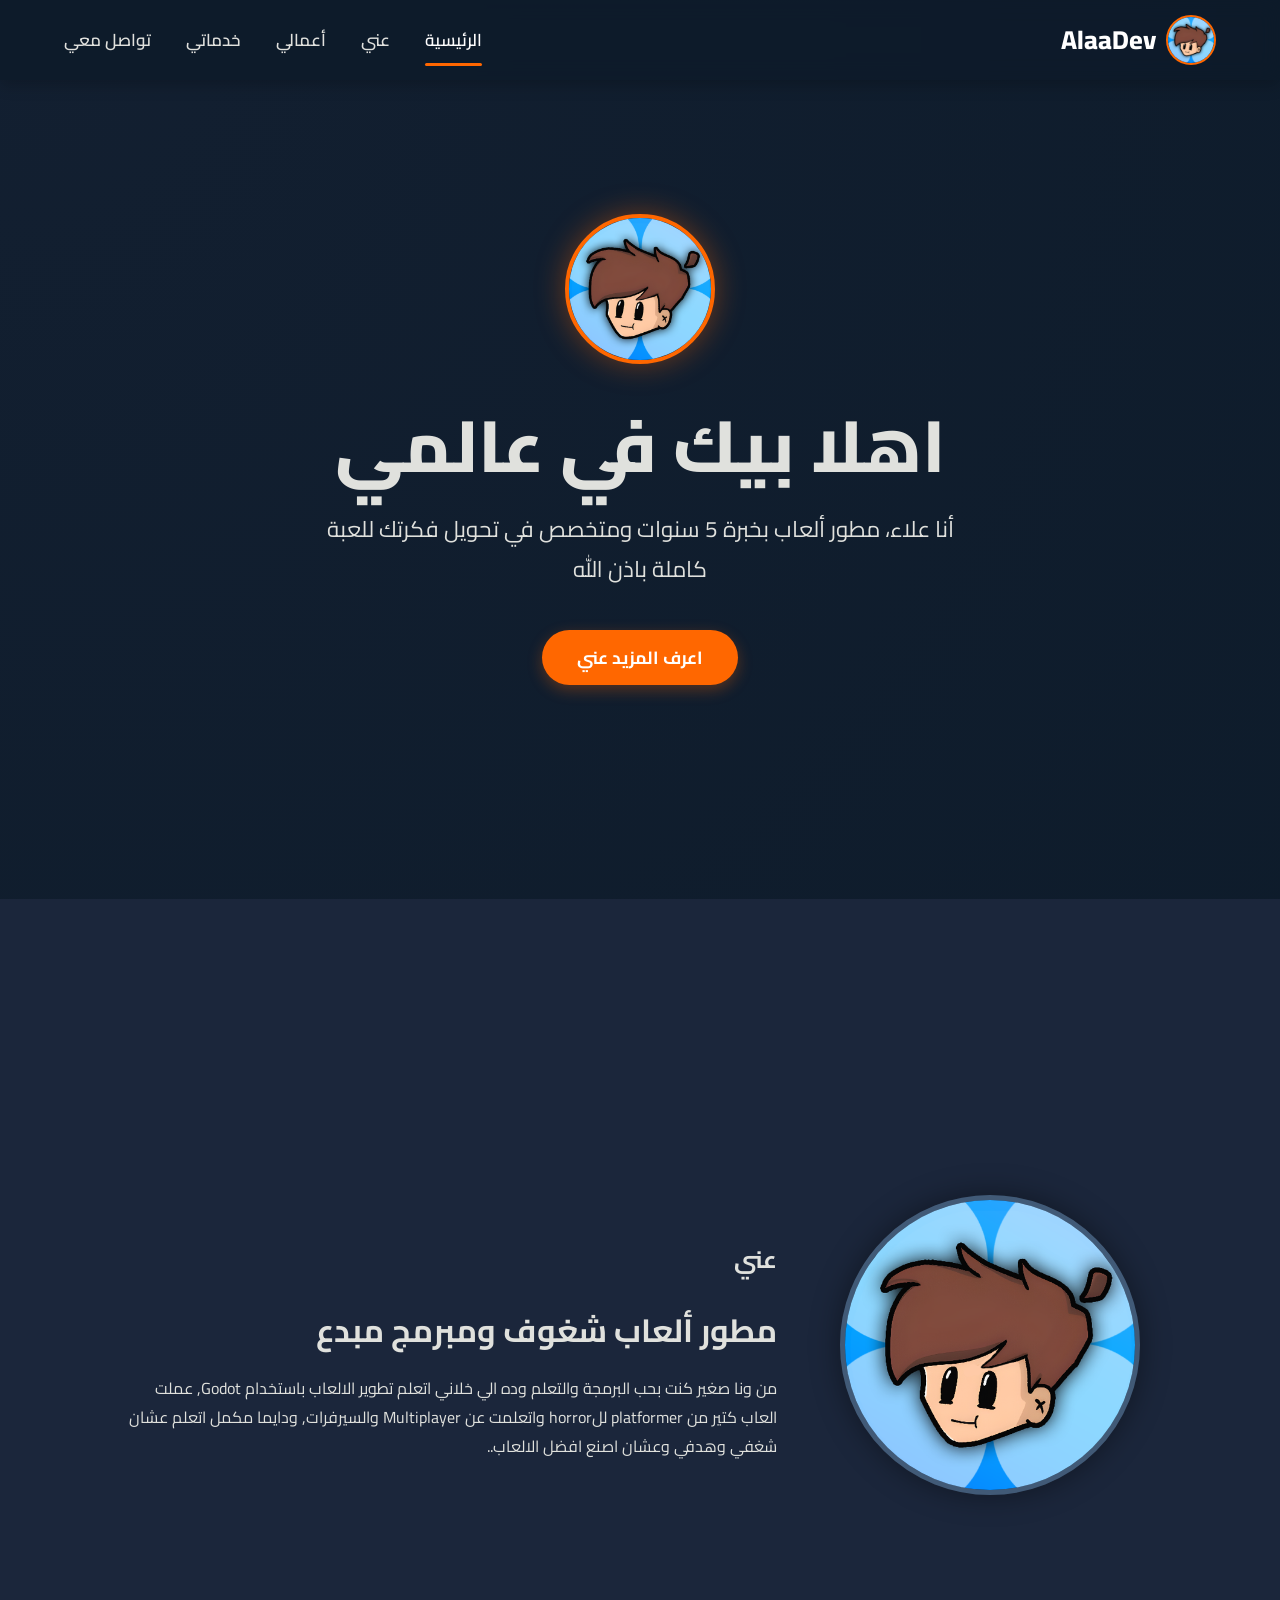
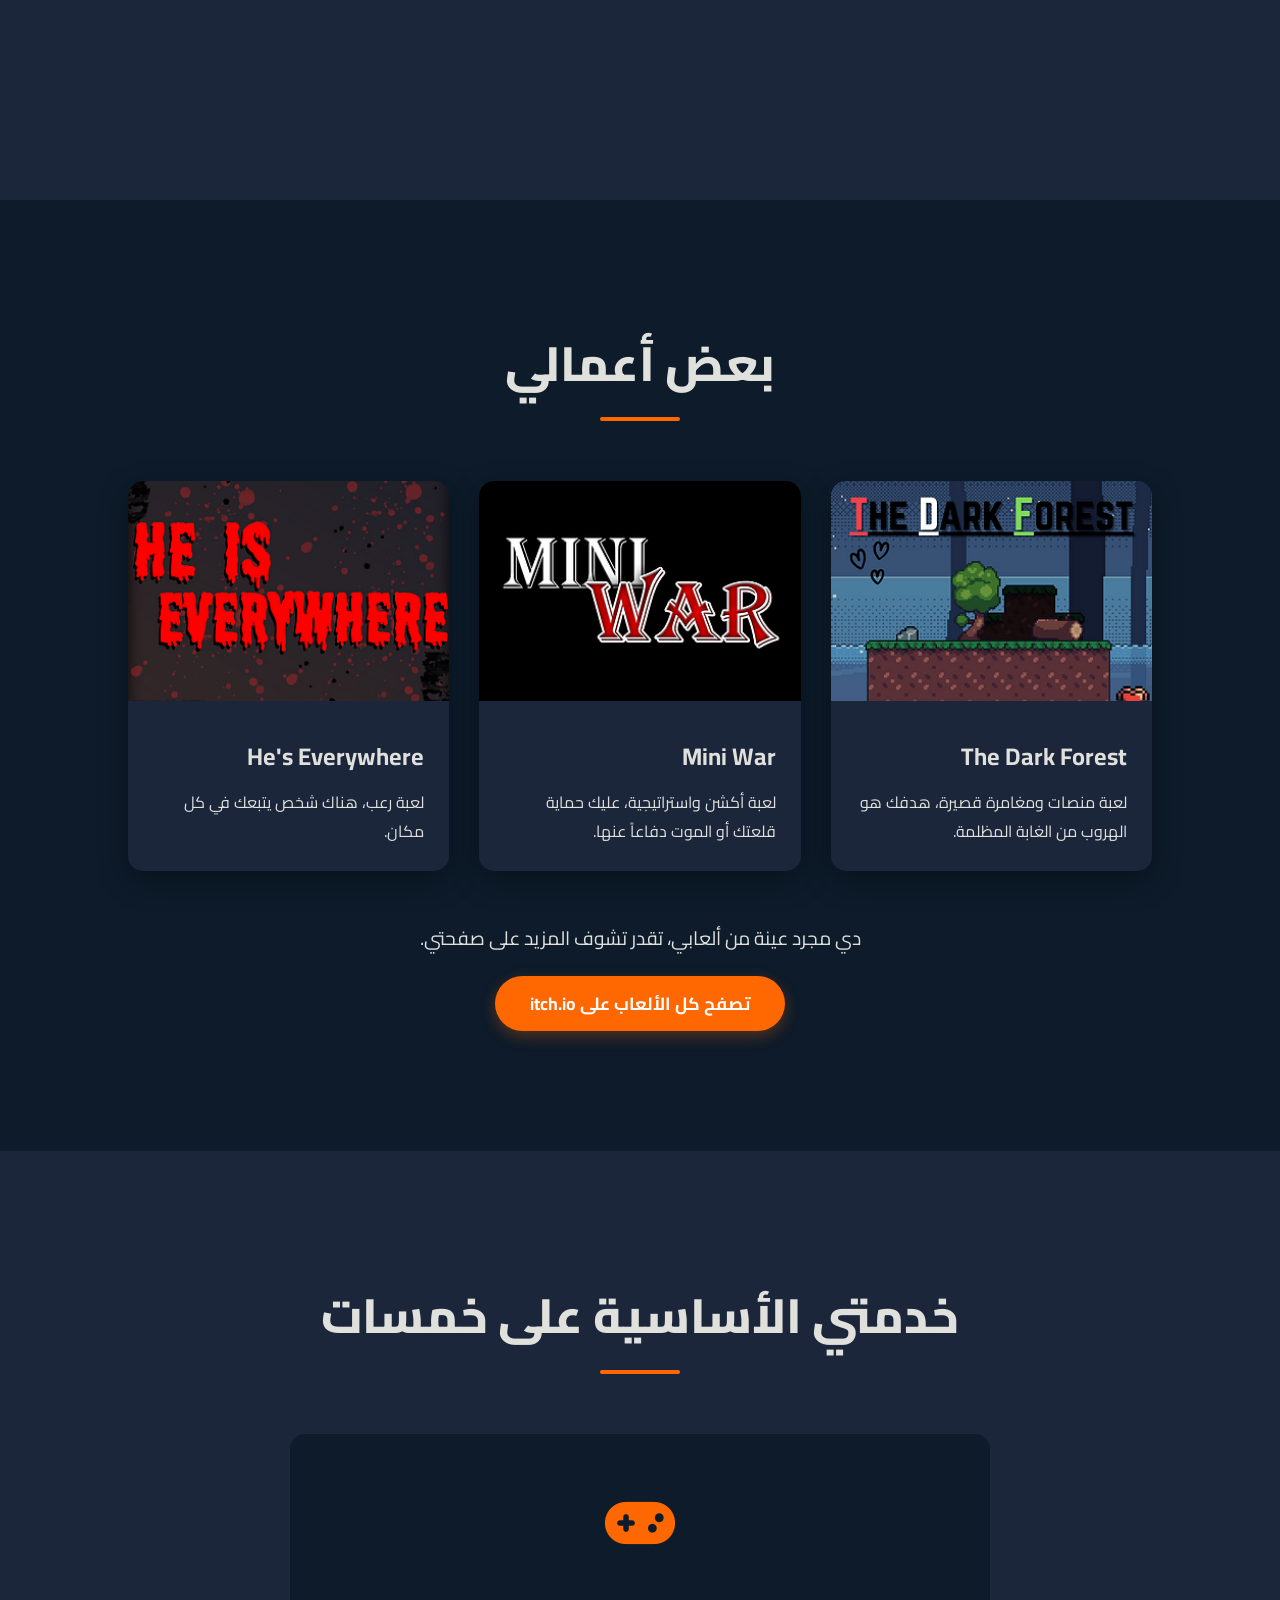
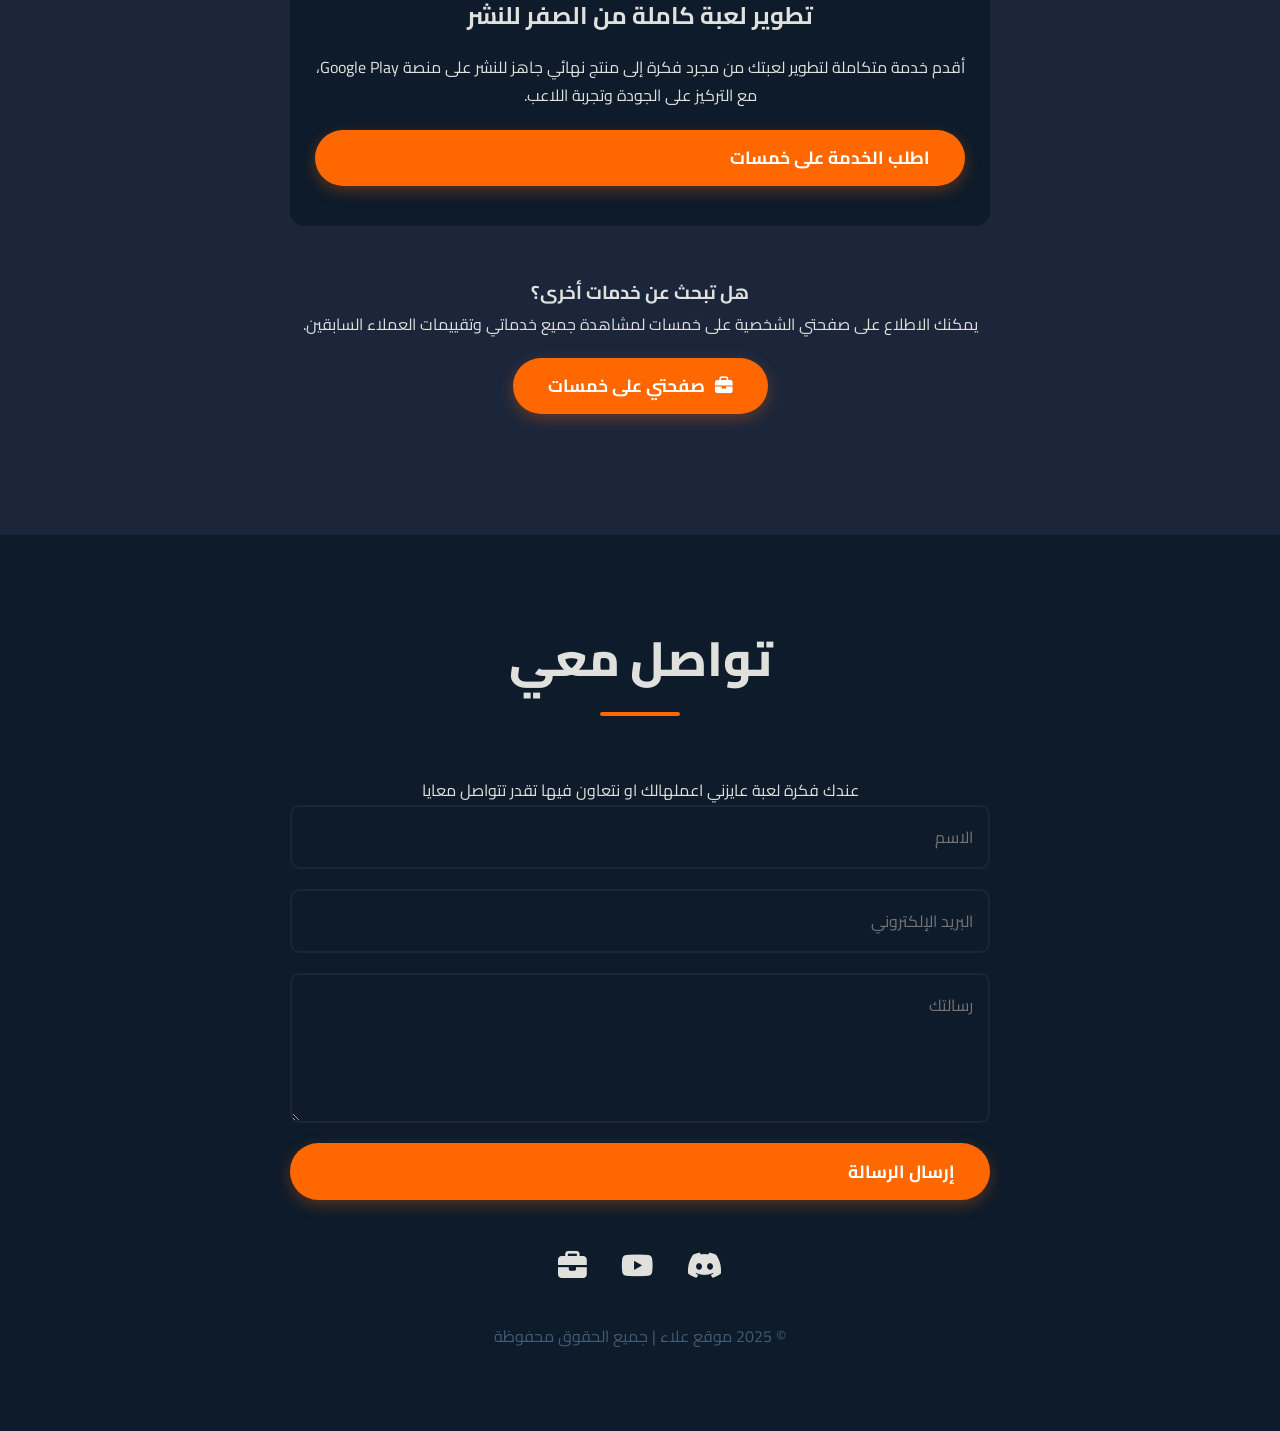
==== commit 8a347da7: "Add files via upload" ====
--- a/index.html
+++ b/index.html
@@ -6,13 +6,13 @@
     <title>علاء | مطور ألعاب</title>
     <meta name='viewport' content='width=device-width, initial-scale=1'>
 
-    <link rel="icon" type="image/png" href="/images/logo.png">
+    <link rel="icon" type="image/png" href="images/logo.png">
     
     <link rel="stylesheet" href="https://cdnjs.cloudflare.com/ajax/libs/font-awesome/6.4.0/css/all.min.css">
     
     <link href="https://fonts.googleapis.com/css2?family=Cairo:wght@400;600;800&display=swap" rel="stylesheet">
 
-    <link rel="stylesheet" href="/style/styles.css">
+    <link rel="stylesheet" href="styles.css">
 </head>
 <body>
 
@@ -22,7 +22,7 @@
 
     <header id="header">
         <a href="#home" class="logo-container">
-            <img src="/images/logo.png" alt="شعار علاء" class="logo-img">
+            <img src="images/logo.png" alt="شعار علاء" class="logo-img">
             <span>AlaaDev</span>
         </a>
         <nav>
@@ -43,21 +43,21 @@
 
     <section id="home">
         <div class="hero-content">
-            <img src="/images/logo.png" alt="شعار علاء" class="hero-logo">
-            <h1>أهلاً بك في عالمي الإبداعي</h1>
-            <p>أنا علاء، مطور ألعاب متخصص في تحويل الأفكار إلى <span>تجارب ممتعة</span> وواقعية.</p>
+            <img src="images/logo.png" alt="شعار علاء" class="hero-logo">
+            <h1>اهلا بيك في عالمي </h1>
+            <p>أنا علاء، مطور ألعاب بخبرة 5 سنوات <span>ومتخصص في تحويل فكرتك للعبة كاملة باذن الله</span></p>
             <a href="#about" class="button">اعرف المزيد عني</a>
         </div>
     </section>
 
     <section id="about">
         <div class="about-image">
-            <img src="/images/logo.png" alt="صورة علاء الشخصية">
+            <img src="images/logo.png" alt="صورة علاء الشخصية">
         </div>
         <div class="about-text">
             <h2 class="section-title" style="text-align: right; margin-bottom: 20px;"><span>عني</span></h2>
-            <h3>مطور ألعاب شغوف ومصمم مبدع</h3>
-            <p>منذ صغري وأنا مفتون بعالم الألعاب، وهذا الشغف قادني إلى تعلم البرمجة والتصميم لأصنع عوالمي الخاصة. أمتلك خبرة عميقة في استخدام محرك الألعاب Godot، وأسعى دائماً لتقديم ألعاب ذات جودة عالية وقصص مؤثرة. يمكنك متابعة خدماتي على منصة خمسات.</p>
+            <h3>مطور ألعاب شغوف ومبرمج مبدع</h3>
+            <p>من ونا صغير كنت بحب البرمجة والتعلم وده الي خلاني اتعلم تطوير الالعاب باستخدام Godot, عملت العاب كتير من platformer للhorror واتعلمت عن Multiplayer والسيرفرات, ودايما مكمل اتعلم عشان شغفي وهدفي وعشان اصنع افضل الالعاب.. </p>
         </div>
     </section>
 
@@ -80,7 +80,7 @@
             <a href="https://alaa-dev.itch.io/mini-war" target="_blank" class="project-card-link">
                 <div class="project-card">
                     <div class="project-image">
-                        <img src="/images/game2.png" alt="لعبة Mini War">
+                        <img src="images/game2.png" alt="لعبة Mini War">
                     </div>
                     <div class="project-info">
                         <h3>Mini War</h3>
@@ -91,7 +91,7 @@
             <a href="https://alaa-dev.itch.io/he-is-everywhere" target="_blank" class="project-card-link">
                 <div class="project-card">
                     <div class="project-image">
-                        <img src="/images/game3.png" alt="لعبة He's Everywhere">
+                        <img src="images/game3.png" alt="لعبة He's Everywhere">
                     </div>
                     <div class="project-info">
                         <h3>He's Everywhere</h3>
@@ -101,7 +101,7 @@
             </a>
         </div>
         <div class="more-work-link">
-            <p>هذه مجرد عينة من ألعابي، يمكنك مشاهدة المزيد على صفحتي.</p>
+            <p>دي مجرد عينة من ألعابي، تقدر تشوف المزيد على صفحتي.</p>
             <a href="https://alaa-dev.itch.io/" class="button" target="_blank">تصفح كل الألعاب على itch.io</a>
         </div>
     </section>
@@ -131,7 +131,7 @@
         <div class="section-title">
             <h2>تواصل معي</h2>
         </div>
-        <p>هل لديك فكرة مشروع أو ترغب في التعاون؟ لا تتردد في مراسلتي عبر النموذج التالي.</p>
+        <p>عندك فكرة لعبة عايزني اعملهالك او نتعاون فيها تقدر تتواصل معايا</p>
         
         <form class="contact-form" action="https://formsubmit.co/alaacoder128@gmail.com" method="POST">
             <input type="hidden" name="_captcha" value="false">
@@ -154,6 +154,6 @@
         </div>
     </footer>
 
-    <script src="/js/main.js"></script>
+    <script src="main.js"></script>
 </body>
 </html>
--- a/styles.css
+++ b/styles.css
@@ -0,0 +1,403 @@
+:root {
+    --bg-dark-blue: #0d1b2a;
+    --bg-mid-blue: #1b263b;
+    --bg-light-blue: #415a77;
+    --text-light: #e0e1dd;
+    --accent-orange: #ff6700;
+    --accent-brown: #7D4F50;
+}
+
+* {
+    margin: 0;
+    padding: 0;
+    box-sizing: border-box;
+    font-family: 'Cairo', sans-serif;
+}
+
+html {
+    scroll-behavior: smooth;
+}
+
+body {
+    background-color: var(--bg-dark-blue);
+    background-image: radial-gradient(circle at top left, rgba(27, 38, 59, 0.4), transparent 40%);
+    color: var(--text-light);
+    line-height: 1.8;
+    overflow-x: hidden;
+}
+
+#preloader {
+    position: fixed;
+    top: 0;
+    left: 0;
+    width: 100%;
+    height: 100%;
+    background: var(--bg-dark-blue);
+    z-index: 9999;
+    display: flex;
+    justify-content: center;
+    align-items: center;
+    transition: opacity 0.75s ease, visibility 0.75s ease;
+}
+#preloader.loaded {
+    opacity: 0;
+    visibility: hidden;
+}
+.spinner {
+    width: 60px;
+    height: 60px;
+    border: 5px solid var(--bg-light-blue);
+    border-top-color: var(--accent-orange);
+    border-radius: 50%;
+    animation: spin 1s linear infinite;
+}
+@keyframes spin {
+    to { transform: rotate(360deg); }
+}
+
+header {
+    width: 100%;
+    padding: 0 5%;
+    height: 80px;
+    background-color: rgba(13, 27, 42, 0.8);
+    backdrop-filter: blur(10px);
+    box-shadow: 0 5px 15px rgba(0, 0, 0, 0.2);
+    position: fixed;
+    top: 0;
+    z-index: 1000;
+    display: flex;
+    justify-content: space-between;
+    align-items: center;
+    transition: all 0.3s ease;
+}
+
+.logo-container {
+    display: flex;
+    align-items: center;
+    gap: 10px;
+    font-size: 26px;
+    font-weight: 800;
+    color: white;
+    text-decoration: none;
+}
+.logo-img {
+    width: 50px;
+    height: 50px;
+    border-radius: 50%;
+    border: 2px solid var(--accent-orange);
+    transition: transform 0.4s ease;
+}
+.logo-container:hover .logo-img {
+    transform: rotate(360deg);
+}
+
+nav .nav-links {
+    display: flex;
+    list-style: none;
+    gap: 35px;
+}
+
+nav a {
+    color: var(--text-light);
+    text-decoration: none;
+    font-size: 17px;
+    font-weight: 600;
+    padding-bottom: 5px;
+    transition: color 0.3s ease;
+    position: relative;
+}
+
+nav a::after {
+    content: '';
+    position: absolute;
+    bottom: -5px;
+    left: 0;
+    width: 0;
+    height: 3px;
+    background: var(--accent-orange);
+    border-radius: 2px;
+    transition: width 0.3s ease;
+}
+
+nav a:hover, nav a.active {
+    color: white;
+}
+nav a:hover::after, nav a.active::after {
+    width: 100%;
+}
+
+.burger { display: none; }
+
+section {
+    padding: 120px 10%;
+    min-height: 100vh;
+    border-bottom: 1px solid var(--bg-mid-blue);
+}
+.section-title {
+    text-align: center;
+    margin-bottom: 60px;
+}
+.section-title h2 {
+    font-size: 3rem;
+    font-weight: 800;
+    position: relative;
+    display: inline-block;
+    padding-bottom: 15px;
+}
+.section-title h2::after {
+    content: '';
+    position: absolute;
+    bottom: 0;
+    left: 50%;
+    transform: translateX(-50%);
+    width: 80px;
+    height: 4px;
+    background: var(--accent-orange);
+    border-radius: 2px;
+}
+.button {
+    padding: 12px 35px;
+    background: var(--accent-orange);
+    color: white;
+    text-decoration: none;
+    border-radius: 50px;
+    font-weight: 700;
+    font-size: 1.1rem;
+    transition: all 0.3s ease;
+    box-shadow: 0 5px 15px rgba(255, 103, 0, 0.3);
+    display: inline-flex;
+    align-items: center;
+    gap: 10px;
+    border: none;
+    cursor: pointer;
+}
+.button:hover {
+    transform: translateY(-5px);
+    box-shadow: 0 8px 25px rgba(255, 103, 0, 0.5);
+}
+
+#home {
+    display: flex;
+    align-items: center;
+    justify-content: center;
+    text-align: center;
+}
+.hero-logo {
+    width: 150px;
+    height: 150px;
+    border-radius: 50%;
+    border: 4px solid var(--accent-orange);
+    margin-bottom: 30px;
+    box-shadow: 0 0 30px rgba(255, 103, 0, 0.4);
+    animation: float 6s ease-in-out infinite;
+}
+@keyframes float {
+    0% { transform: translateY(0px); }
+    50% { transform: translateY(-15px); }
+    100% { transform: translateY(0px); }
+}
+.hero-content h1 {
+    font-size: 4.5rem;
+    font-weight: 800;
+    margin-bottom: 20px;
+    line-height: 1.2;
+}
+.hero-content h1 span {
+    color: var(--accent-orange);
+    text-shadow: 0 0 15px rgba(255, 103, 0, 0.5);
+}
+.hero-content p {
+    font-size: 1.4rem;
+    margin-bottom: 40px;
+    max-width: 650px;
+    margin-left: auto;
+    margin-right: auto;
+}
+
+#about {
+    background-color: var(--bg-mid-blue);
+    display: flex;
+    align-items: center;
+    justify-content: center;
+    gap: 50px;
+    flex-wrap: wrap;
+}
+.about-image {
+    flex: 1;
+    min-width: 300px;
+    text-align: center;
+}
+.about-image img {
+    width: 300px;
+    height: 300px;
+    border-radius: 50%;
+    object-fit: cover;
+    border: 5px solid var(--bg-light-blue);
+    box-shadow: 0 0 30px rgba(0,0,0,0.4);
+}
+.about-text {
+    flex: 2;
+    min-width: 300px;
+}
+.about-text h3 {
+    font-size: 2rem;
+    margin-bottom: 15px;
+}
+
+.projects-container {
+    display: grid;
+    grid-template-columns: repeat(auto-fit, minmax(320px, 1fr));
+    gap: 30px;
+}
+.project-card-link {
+    text-decoration: none;
+    color: inherit;
+    display: block;
+}
+.project-card {
+    background: var(--bg-mid-blue);
+    border-radius: 15px;
+    overflow: hidden;
+    box-shadow: 0 10px 30px rgba(0, 0, 0, 0.3);
+    transition: transform 0.3s ease, box-shadow 0.3s ease;
+    height: 100%;
+}
+.project-card-link:hover .project-card {
+    transform: translateY(-10px);
+    box-shadow: 0 15px 35px rgba(0, 0, 0, 0.5);
+}
+.project-image img {
+    width: 100%;
+    height: 220px;
+    object-fit: cover;
+    transition: transform 0.3s ease;
+}
+.project-card-link:hover .project-image img {
+    transform: scale(1.1);
+}
+.project-info { padding: 25px; }
+.project-info h3 { font-size: 1.5rem; margin-bottom: 10px; }
+
+.more-work-link {
+    text-align: center;
+    margin-top: 50px;
+}
+.more-work-link p {
+    margin-bottom: 20px;
+    font-size: 1.2rem;
+}
+
+#services {
+    background: var(--bg-mid-blue);
+}
+.services-container {
+    display: grid;
+}
+.service-card {
+    background: var(--bg-dark-blue);
+    padding: 40px 25px;
+    border-radius: 15px;
+    transition: transform 0.3s ease, background-color 0.3s ease;
+    display: flex;
+    flex-direction: column;
+    justify-content: space-between;
+}
+.service-card:hover {
+    transform: translateY(-10px);
+    background: var(--bg-light-blue);
+}
+.service-card .icon {
+    font-size: 3.5rem;
+    color: var(--accent-orange);
+    margin-bottom: 20px;
+}
+.service-card h3 {
+    font-size: 1.5rem;
+    margin-bottom: 15px;
+}
+.service-card .button {
+    margin-top: 20px;
+}
+.khamsat-profile-link {
+    text-align: center;
+    margin-top: 50px;
+}
+
+#contact {
+    background: var(--bg-dark-blue);
+    text-align: center;
+    border-bottom: none;
+    min-height: auto;
+    padding: 80px 10%;
+}
+.contact-form {
+    max-width: 700px;
+    margin: 0 auto 40px auto;
+    display: flex;
+    flex-direction: column;
+    gap: 20px;
+}
+.contact-form input, .contact-form textarea {
+    width: 100%;
+    padding: 15px;
+    border-radius: 10px;
+    border: 2px solid var(--bg-mid-blue);
+    background: var(--bg-dark-blue);
+    color: var(--text-light);
+    font-size: 1rem;
+    transition: border-color 0.3s ease;
+}
+.contact-form input:focus, .contact-form textarea:focus {
+    outline: none;
+    border-color: var(--accent-orange);
+}
+.contact-form textarea {
+    resize: vertical;
+    min-height: 150px;
+}
+.social-links { margin-top: 30px; }
+.social-links a {
+    color: var(--text-light);
+    font-size: 1.8rem;
+    margin: 0 15px;
+    transition: color 0.3s ease, transform 0.3s ease;
+}
+.social-links a:hover {
+    color: var(--accent-orange);
+    transform: translateY(-5px);
+}
+.copyright {
+    margin-top: 30px;
+    color: var(--bg-light-blue);
+}
+
+@media (max-width: 768px) {
+    .burger {
+        display: block;
+        cursor: pointer;
+    }
+    .burger div { width: 25px; height: 3px; background-color: white; margin: 5px; transition: all 0.3s ease; }
+    .toggle .line1 { transform: rotate(-45deg) translate(-5px, 6px); }
+    .toggle .line2 { opacity: 0; }
+    .toggle .line3 { transform: rotate(45deg) translate(-5px, -6px); }
+
+    nav .nav-links {
+        position: fixed;
+        right: 0;
+        top: 80px;
+        background: var(--bg-mid-blue);
+        height: calc(100vh - 80px);
+        width: 60%;
+        flex-direction: column;
+        align-items: center;
+        justify-content: space-around;
+        transform: translateX(100%);
+        transition: transform 0.5s ease-in;
+    }
+    .nav-links.nav-active { transform: translateX(0%); }
+    
+    section { padding: 80px 5%; }
+    .hero-content h1 { font-size: 2.8rem; }
+    .hero-content p { font-size: 1.2rem; }
+    #about { text-align: center; }
+}
